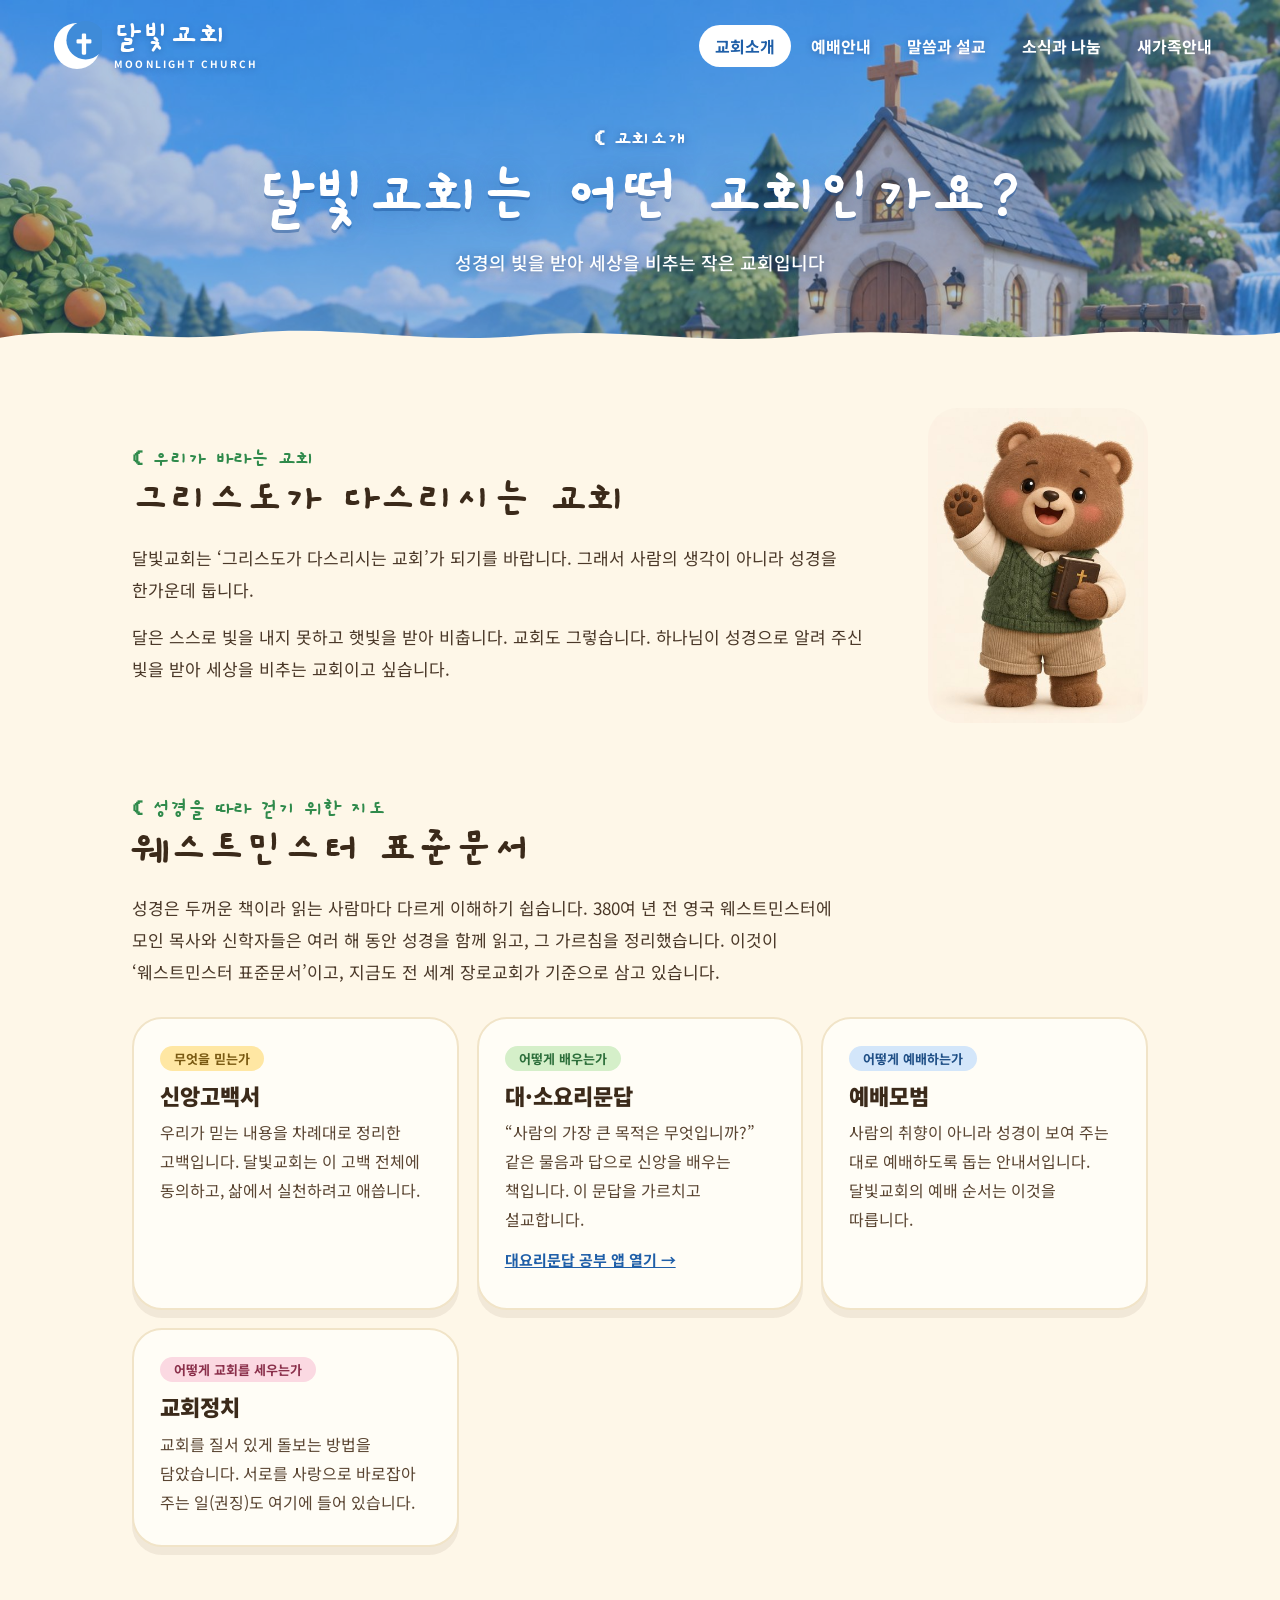
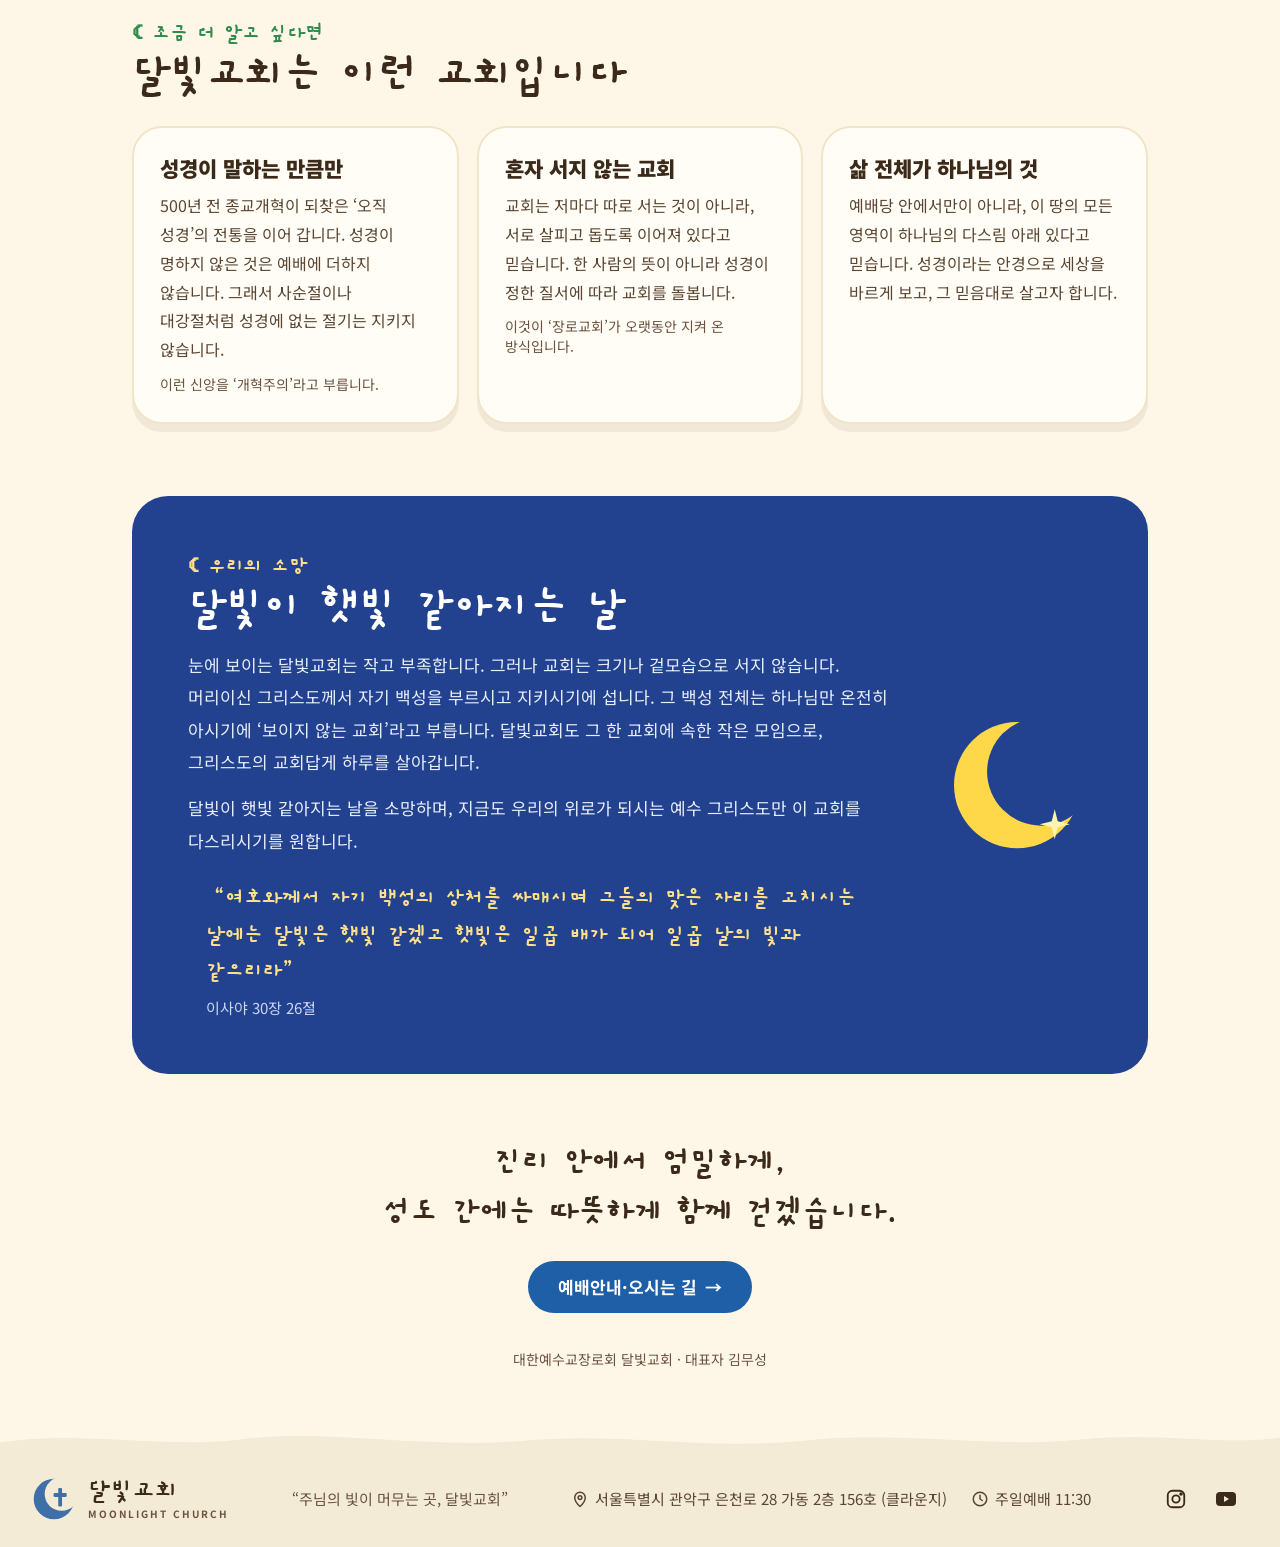
==== about.html @ a567d314 "교회 도메인(www.lightofmoon.org) 연결과 검색 노출 준비 CNAME, sitemap.xml, robots.txt, 404 페이지를 넣고 각 페이지에 canonica" ====
<!doctype html>
<html lang="ko">
<head>
<meta charset="utf-8">
<meta name="viewport" content="width=device-width, initial-scale=1">
<title>교회소개 | 달빛교회</title>
<meta name="description" content="달빛교회는 성경을 한가운데 두고, 웨스트민스터 신앙고백서와 대·소요리문답, 예배모범, 교회정치를 따라 걷는 장로교회입니다.">
<link rel="canonical" href="https://www.lightofmoon.org/about.html">
<meta property="og:type" content="website">
<meta property="og:locale" content="ko_KR">
<meta property="og:site_name" content="달빛교회">
<meta property="og:title" content="교회소개 | 달빛교회">
<meta property="og:description" content="달빛교회는 성경을 한가운데 두고, 웨스트민스터 신앙고백서와 대·소요리문답, 예배모범, 교회정치를 따라 걷는 장로교회입니다.">
<meta property="og:url" content="https://www.lightofmoon.org/about.html">
<meta property="og:image" content="https://www.lightofmoon.org/assets/img/hero.jpg">
<meta property="og:image:width" content="1536">
<meta property="og:image:height" content="864">
<meta name="twitter:card" content="summary_large_image">
<meta name="theme-color" content="#3F8BD8">
<link rel="icon" href="assets/img/favicon.svg" type="image/svg+xml">
<link rel="preconnect" href="https://fonts.googleapis.com">
<link rel="preconnect" href="https://fonts.gstatic.com" crossorigin>
<link href="https://fonts.googleapis.com/css2?family=Gaegu:wght@400;700&family=Noto+Sans+KR:wght@400;500;700;900&display=swap" rel="stylesheet">
<style>
body{margin:0;background:#FEF7E8;color:#3B2A1A;font-family:'Noto Sans KR','Apple SD Gothic Neo','Malgun Gothic',sans-serif;word-break:keep-all}
a{color:inherit}
a:focus-visible,button:focus-visible{outline:3px solid #1F5FA8;outline-offset:3px;border-radius:14px}
.nav a{text-decoration:none;padding:9px 16px;border-radius:999px;transition:background .2s}
.nav a:hover{background:rgba(255,255,255,.24)}
.lift{transition:transform .25s cubic-bezier(.3,1.4,.5,1),box-shadow .25s}
.lift:hover{transform:translateY(-6px)}
.btn{transition:transform .2s cubic-bezier(.3,1.4,.5,1)}
.btn:hover{transform:translateY(-3px)}
.idle{animation:idle 3.4s ease-in-out infinite}
.idle2{animation-delay:-1.4s}
@keyframes idle{0%,100%{transform:translateY(0)}50%{transform:translateY(-6px)}}
@media (prefers-reduced-motion:reduce){.idle{animation:none}.lift,.btn{transition:none}.lift:hover,.btn:hover{transform:none}}
</style>
</head>
<body>
<div id="top" style="background:#FEF7E8">
  <div style="position:relative;overflow:hidden;background:#4E9BE3">
    <img src="assets/img/hero.jpg" alt="" style="position:absolute;inset:0;width:100%;height:100%;object-fit:cover;object-position:30% 0%;display:block">
    <div aria-hidden="true" style="position:absolute;inset:0;background:rgba(24,86,170,.34)"></div>
    <div style="position:relative;max-width:1240px;margin:0 auto;padding:20px 32px;display:flex;flex-wrap:wrap;align-items:center;justify-content:space-between;gap:12px 32px;box-sizing:border-box">
      <a href="./" style="display:flex;align-items:center;gap:12px;text-decoration:none;color:#FFFFFF">
        <svg aria-hidden="true" width="50" height="50" viewBox="0 0 52 52"><circle cx="26" cy="26" r="24" fill="#FFFFFF"/><circle cx="35" cy="20" r="20" fill="#3F8BD8"/><rect x="31" y="13" width="4.5" height="22" rx="1.2" fill="#FFFFFF"/><rect x="25.5" y="19" width="15.5" height="4.5" rx="1.2" fill="#FFFFFF"/></svg>
        <span style="display:block;text-shadow:0 2px 6px rgba(20,60,120,.35)"><span style="display:block;font-family:'Gaegu',sans-serif;font-weight:700;font-size:32px;line-height:1;letter-spacing:.08em">달빛교회</span><span style="display:block;margin-top:4px;font-size:10px;font-weight:700;letter-spacing:.22em">MOONLIGHT CHURCH</span></span>
      </a>
      <nav class="nav" aria-label="주 메뉴" style="display:flex;flex-wrap:wrap;align-items:center;gap:4px;font-size:16px;font-weight:700;color:#FFFFFF;text-shadow:0 1px 6px rgba(20,60,120,.45)">
        <a href="about.html" aria-current="page" style="background:#FFFFFF;color:#1F5FA8;text-shadow:none">교회소개</a>
        <a href="worship.html">예배안내</a>
        <a href="sermon.html">말씀과 설교</a>
        <a href="https://www.instagram.com/moonlight.church/" target="_blank" rel="noopener noreferrer">소식과 나눔</a>
        <a href="worship.html#first">새가족안내</a>
      </nav>
    </div>
    <div style="position:relative;max-width:1240px;margin:0 auto;padding:34px 32px 74px;box-sizing:border-box;text-align:center;color:#FFFFFF">
      <div style="font-family:'Gaegu',sans-serif;font-weight:700;font-size:22px;text-shadow:0 1px 6px rgba(20,60,120,.5)">☾ 교회소개</div>
      <h1 style="margin:4px 0 0;font-family:'Gaegu',sans-serif;font-weight:700;font-size:clamp(44px,5.4vw,68px);line-height:1.15;text-shadow:0 3px 0 rgba(24,80,150,.45),0 0 24px rgba(24,80,150,.35)">달빛교회는 어떤 교회인가요?</h1>
      <p style="margin:12px auto 0;max-width:34em;font-size:18px;font-weight:500;line-height:1.7;text-shadow:0 1px 8px rgba(20,60,120,.65)">성경의 빛을 받아 세상을 비추는 작은 교회입니다</p>
    </div>
    <svg aria-hidden="true" viewBox="0 0 1280 40" preserveAspectRatio="none" style="position:absolute;left:0;bottom:-1px;display:block;width:100%;height:34px"><path d="M0 40 L0 22 C80 6 160 30 240 18 C330 4 420 30 520 20 C620 8 700 32 800 20 C900 6 990 30 1080 18 C1160 8 1220 26 1280 16 L1280 40 Z" fill="#FEF7E8"/></svg>
  </div>

  <div style="max-width:1080px;margin:0 auto;padding:56px 32px 0;box-sizing:border-box">

    <div style="display:flex;flex-wrap:wrap;align-items:center;gap:24px 48px">
      <div style="flex:999 1 420px;min-width:0">
        <div style="font-family:'Gaegu',sans-serif;font-weight:700;font-size:22px;color:#2F8A4B">☾ 우리가 바라는 교회</div>
        <h2 style="margin:0;font-family:'Gaegu',sans-serif;font-weight:700;font-size:clamp(34px,4vw,46px);line-height:1.2">그리스도가 다스리시는 교회</h2>
        <p style="margin:14px 0 0;font-size:17px;line-height:1.9;color:#4A3828">달빛교회는 ‘그리스도가 다스리시는 교회’가 되기를 바랍니다. 그래서 사람의 생각이 아니라 성경을 한가운데 둡니다.</p>
        <p style="margin:14px 0 0;font-size:17px;line-height:1.9;color:#4A3828">달은 스스로 빛을 내지 못하고 햇빛을 받아 비춥니다. 교회도 그렇습니다. 하나님이 성경으로 알려 주신 빛을 받아 세상을 비추는 교회이고 싶습니다.</p>
      </div>
      <div style="flex:1 1 220px;max-width:260px;margin:0 auto;background:#FCF1E2;border-radius:30px;overflow:hidden">
        <img class="idle" src="assets/img/mongi-hello.jpg" alt="성경을 들고 손을 흔드는 곰 몽이" style="display:block;width:100%;aspect-ratio:392/560;object-fit:cover">
      </div>
    </div>

    <div style="margin-top:72px">
      <div style="font-family:'Gaegu',sans-serif;font-weight:700;font-size:22px;color:#2F8A4B">☾ 성경을 따라 걷기 위한 지도</div>
      <h2 style="margin:0;font-family:'Gaegu',sans-serif;font-weight:700;font-size:clamp(34px,4vw,46px);line-height:1.2">웨스트민스터 표준문서</h2>
      <p style="margin:14px 0 0;font-size:17px;line-height:1.9;color:#4A3828;max-width:42em">성경은 두꺼운 책이라 읽는 사람마다 다르게 이해하기 쉽습니다. 380여 년 전 영국 웨스트민스터에 모인 목사와 신학자들은 여러 해 동안 성경을 함께 읽고, 그 가르침을 정리했습니다. 이것이 ‘웨스트민스터 표준문서’이고, 지금도 전 세계 장로교회가 기준으로 삼고 있습니다.</p>
      <div style="margin-top:28px;display:grid;grid-template-columns:repeat(auto-fit,minmax(260px,1fr));gap:18px">
        <div style="background:#FFFDF6;border-radius:30px;padding:26px 26px 28px;box-shadow:0 8px 0 rgba(90,60,30,.08);border:2px solid #F1E4C8">
          <div style="display:inline-block;background:#FFE7A3;border-radius:999px;padding:3px 14px;font-size:13px;font-weight:700;color:#7A5A12">무엇을 믿는가</div>
          <h3 style="margin:10px 0 0;font-size:22px;font-weight:900;line-height:1.35">신앙고백서</h3>
          <p style="margin:8px 0 0;font-size:16px;line-height:1.8;color:#5A4532">우리가 믿는 내용을 차례대로 정리한 고백입니다. 달빛교회는 이 고백 전체에 동의하고, 삶에서 실천하려고 애씁니다.</p>
        </div>
        <div style="background:#FFFDF6;border-radius:30px;padding:26px 26px 28px;box-shadow:0 8px 0 rgba(90,60,30,.08);border:2px solid #F1E4C8">
          <div style="display:inline-block;background:#D5EFC9;border-radius:999px;padding:3px 14px;font-size:13px;font-weight:700;color:#2C6E3A">어떻게 배우는가</div>
          <h3 style="margin:10px 0 0;font-size:22px;font-weight:900;line-height:1.35">대·소요리문답</h3>
          <p style="margin:8px 0 0;font-size:16px;line-height:1.8;color:#5A4532">“사람의 가장 큰 목적은 무엇입니까?” 같은 물음과 답으로 신앙을 배우는 책입니다. 이 문답을 가르치고 설교합니다.</p>
          <a href="https://wlcmoonlight.vercel.app/" target="_blank" rel="noopener noreferrer" style="display:inline-block;margin-top:6px;padding:10px 0;font-weight:700;font-size:15px;color:#1F5FA8">대요리문답 공부 앱 열기 →</a>
        </div>
        <div style="background:#FFFDF6;border-radius:30px;padding:26px 26px 28px;box-shadow:0 8px 0 rgba(90,60,30,.08);border:2px solid #F1E4C8">
          <div style="display:inline-block;background:#D3E6FA;border-radius:999px;padding:3px 14px;font-size:13px;font-weight:700;color:#1F4F86">어떻게 예배하는가</div>
          <h3 style="margin:10px 0 0;font-size:22px;font-weight:900;line-height:1.35">예배모범</h3>
          <p style="margin:8px 0 0;font-size:16px;line-height:1.8;color:#5A4532">사람의 취향이 아니라 성경이 보여 주는 대로 예배하도록 돕는 안내서입니다. 달빛교회의 예배 순서는 이것을 따릅니다.</p>
        </div>
        <div style="background:#FFFDF6;border-radius:30px;padding:26px 26px 28px;box-shadow:0 8px 0 rgba(90,60,30,.08);border:2px solid #F1E4C8">
          <div style="display:inline-block;background:#FBD9E2;border-radius:999px;padding:3px 14px;font-size:13px;font-weight:700;color:#8A2F4A">어떻게 교회를 세우는가</div>
          <h3 style="margin:10px 0 0;font-size:22px;font-weight:900;line-height:1.35">교회정치</h3>
          <p style="margin:8px 0 0;font-size:16px;line-height:1.8;color:#5A4532">교회를 질서 있게 돌보는 방법을 담았습니다. 서로를 사랑으로 바로잡아 주는 일(권징)도 여기에 들어 있습니다.</p>
        </div>
      </div>
    </div>

    <div style="margin-top:72px">
      <div style="font-family:'Gaegu',sans-serif;font-weight:700;font-size:22px;color:#2F8A4B">☾ 조금 더 알고 싶다면</div>
      <h2 style="margin:0;font-family:'Gaegu',sans-serif;font-weight:700;font-size:clamp(34px,4vw,46px);line-height:1.2">달빛교회는 이런 교회입니다</h2>
      <div style="margin-top:24px;display:grid;grid-template-columns:repeat(auto-fit,minmax(280px,1fr));gap:18px">
        <div style="background:#FFFDF6;border-radius:30px;padding:26px 26px 28px;box-shadow:0 8px 0 rgba(90,60,30,.08);border:2px solid #F1E4C8">
          <h3 style="margin:0;font-size:21px;font-weight:900;line-height:1.4">성경이 말하는 만큼만</h3>
          <p style="margin:8px 0 0;font-size:16px;line-height:1.8;color:#5A4532">500년 전 종교개혁이 되찾은 ‘오직 성경’의 전통을 이어 갑니다. 성경이 명하지 않은 것은 예배에 더하지 않습니다. 그래서 사순절이나 대강절처럼 성경에 없는 절기는 지키지 않습니다.</p>
          <p style="margin:10px 0 0;font-size:14px;color:#6B5340">이런 신앙을 ‘개혁주의’라고 부릅니다.</p>
        </div>
        <div style="background:#FFFDF6;border-radius:30px;padding:26px 26px 28px;box-shadow:0 8px 0 rgba(90,60,30,.08);border:2px solid #F1E4C8">
          <h3 style="margin:0;font-size:21px;font-weight:900;line-height:1.4">혼자 서지 않는 교회</h3>
          <p style="margin:8px 0 0;font-size:16px;line-height:1.8;color:#5A4532">교회는 저마다 따로 서는 것이 아니라, 서로 살피고 돕도록 이어져 있다고 믿습니다. 한 사람의 뜻이 아니라 성경이 정한 질서에 따라 교회를 돌봅니다.</p>
          <p style="margin:10px 0 0;font-size:14px;color:#6B5340">이것이 ‘장로교회’가 오랫동안 지켜 온 방식입니다.</p>
        </div>
        <div style="background:#FFFDF6;border-radius:30px;padding:26px 26px 28px;box-shadow:0 8px 0 rgba(90,60,30,.08);border:2px solid #F1E4C8">
          <h3 style="margin:0;font-size:21px;font-weight:900;line-height:1.4">삶 전체가 하나님의 것</h3>
          <p style="margin:8px 0 0;font-size:16px;line-height:1.8;color:#5A4532">예배당 안에서만이 아니라, 이 땅의 모든 영역이 하나님의 다스림 아래 있다고 믿습니다. 성경이라는 안경으로 세상을 바르게 보고, 그 믿음대로 살고자 합니다.</p>
        </div>
      </div>
    </div>

    <div style="margin-top:72px;background:#22428F;border-radius:36px;padding:clamp(28px,5vw,56px);color:#FFFFFF;display:flex;flex-wrap:wrap;align-items:center;gap:24px 48px">
      <div style="flex:999 1 420px;min-width:0">
        <div style="font-family:'Gaegu',sans-serif;font-weight:700;font-size:22px;color:#FFE08A">☾ 우리의 소망</div>
        <h2 style="margin:0;font-family:'Gaegu',sans-serif;font-weight:700;font-size:clamp(34px,4vw,46px);line-height:1.2;color:#FFFFFF">달빛이 햇빛 같아지는 날</h2>
        <p style="margin:14px 0 0;font-size:17px;line-height:1.9;color:#E8EEFB">눈에 보이는 달빛교회는 작고 부족합니다. 그러나 교회는 크기나 겉모습으로 서지 않습니다. 머리이신 그리스도께서 자기 백성을 부르시고 지키시기에 섭니다. 그 백성 전체는 하나님만 온전히 아시기에 ‘보이지 않는 교회’라고 부릅니다. 달빛교회도 그 한 교회에 속한 작은 모임으로, 그리스도의 교회답게 하루를 살아갑니다.</p>
        <p style="margin:14px 0 0;font-size:17px;line-height:1.9;color:#E8EEFB">달빛이 햇빛 같아지는 날을 소망하며, 지금도 우리의 위로가 되시는 예수 그리스도만 이 교회를 다스리시기를 원합니다.</p>
        <p style="margin:24px 0 0;padding-left:18px;border-left:0;font-family:'Gaegu',sans-serif;font-weight:700;font-size:23px;line-height:1.6;color:#FFE08A">“여호와께서 자기 백성의 상처를 싸매시며 그들의 맞은 자리를 고치시는 날에는 달빛은 햇빛 같겠고 햇빛은 일곱 배가 되어 일곱 날의 빛과 같으리라”</p>
        <p style="margin:6px 0 0;padding-left:18px;font-size:15px;color:#C9D6F5">이사야 30장 26절</p>
      </div>
      <svg aria-hidden="true" class="idle idle2" viewBox="0 0 200 200" style="flex:1 1 150px;max-width:190px;margin:0 auto"><circle cx="100" cy="100" r="84" fill="#FFD84A"/><circle cx="132" cy="82" r="72" fill="#22428F"/><path d="M150 132 L154 148 L170 152 L154 156 L150 172 L146 156 L130 152 L146 148 Z" fill="#FFF3B0"/></svg>
    </div>

    <div style="margin:64px auto 0;max-width:38em;text-align:center">
      <p style="margin:0;font-family:'Gaegu',sans-serif;font-weight:700;font-size:clamp(26px,3vw,34px);line-height:1.45">진리 안에서 엄밀하게,<br>성도 간에는 따뜻하게 함께 걷겠습니다.</p>
      <a class="btn" href="worship.html" style="display:inline-flex;align-items:center;gap:8px;min-height:52px;margin-top:24px;padding:0 30px;border-radius:999px;background:#1F5FA8;color:#FFFFFF;text-decoration:none;font-weight:700;font-size:17px">예배안내·오시는 길 <span aria-hidden="true">→</span></a>
      <p style="margin:36px 0 56px;font-size:14px;color:#6B5340">대한예수교장로회 달빛교회 · 대표자 김무성</p>
    </div>
  </div>

  <!-- 바닥 띠 -->
  <svg aria-hidden="true" viewBox="0 0 1280 40" preserveAspectRatio="none" style="display:block;width:100%;height:32px"><path d="M0 40 L0 22 C80 6 160 30 240 18 C330 4 420 30 520 20 C620 8 700 32 800 20 C900 6 990 30 1080 18 C1160 8 1220 26 1280 16 L1280 40 Z" fill="#F4EBD6"/></svg>
  <div style="background:#F4EBD6;padding:20px 32px 26px">
    <div style="max-width:1220px;margin:0 auto;display:flex;flex-wrap:wrap;align-items:center;justify-content:space-between;gap:14px 32px">
      <div style="display:flex;align-items:center;gap:12px">
        <svg aria-hidden="true" width="44" height="44" viewBox="0 0 52 52"><circle cx="26" cy="26" r="24" fill="#3F6FA8"/><circle cx="35" cy="20" r="20" fill="#F4EBD6"/><rect x="31" y="13" width="4.5" height="22" rx="1.2" fill="#3F6FA8"/><rect x="25.5" y="19" width="15.5" height="4.5" rx="1.2" fill="#3F6FA8"/></svg>
        <span style="display:block"><span style="display:block;font-family:'Gaegu',sans-serif;font-weight:700;font-size:26px;line-height:1;letter-spacing:.06em">달빛교회</span><span style="display:block;margin-top:3px;font-size:10px;font-weight:700;letter-spacing:.2em;color:#6B5340">MOONLIGHT CHURCH</span></span>
      </div>
      <div style="font-size:15px;color:#6B5340">“주님의 빛이 머무는 곳, 달빛교회”</div>
      <div style="display:flex;flex-wrap:wrap;align-items:center;gap:8px 24px;font-size:15px;color:#5A4532">
        <span style="display:inline-flex;align-items:center;gap:6px"><svg aria-hidden="true" width="18" height="18" viewBox="0 0 24 24" fill="none" stroke="currentColor" stroke-width="2" stroke-linecap="round" stroke-linejoin="round"><path d="M12 22s7-6.2 7-12a7 7 0 0 0-14 0c0 5.8 7 12 7 12z"/><circle cx="12" cy="10" r="2.5"/></svg>서울특별시 관악구 은천로 28 가동 2층 156호 (클라운지)</span>
        <span style="display:inline-flex;align-items:center;gap:6px"><svg aria-hidden="true" width="18" height="18" viewBox="0 0 24 24" fill="none" stroke="currentColor" stroke-width="2" stroke-linecap="round" stroke-linejoin="round"><circle cx="12" cy="12" r="9"/><path d="M12 7v5l3 2"/></svg>주일예배 11:30</span>
      </div>
      <div style="display:flex;gap:6px">
        <a href="https://www.instagram.com/moonlight.church/" target="_blank" rel="noopener noreferrer" aria-label="달빛교회 인스타그램 (새 창)" style="display:inline-flex;align-items:center;justify-content:center;width:44px;height:44px;border-radius:12px;color:#3B2A1A"><svg aria-hidden="true" width="22" height="22" viewBox="0 0 24 24" fill="none" stroke="currentColor" stroke-width="2"><rect x="3" y="3" width="18" height="18" rx="5"/><circle cx="12" cy="12" r="4"/><circle cx="17.5" cy="6.5" r="1" fill="currentColor"/></svg></a>
        <a href="https://www.youtube.com/@%EB%8B%AC%EB%B9%9B%EA%B5%90%ED%9A%8C" target="_blank" rel="noopener noreferrer" aria-label="달빛교회 유튜브 채널 (새 창)" style="display:inline-flex;align-items:center;justify-content:center;width:44px;height:44px;border-radius:12px;color:#3B2A1A"><svg aria-hidden="true" width="24" height="24" viewBox="0 0 24 24"><rect x="2" y="5" width="20" height="14" rx="4" fill="currentColor"/><path d="M10 9l5 3-5 3z" fill="#F4EBD6"/></svg></a>
      </div>
    </div>
  </div>
</div>

</body>
</html>
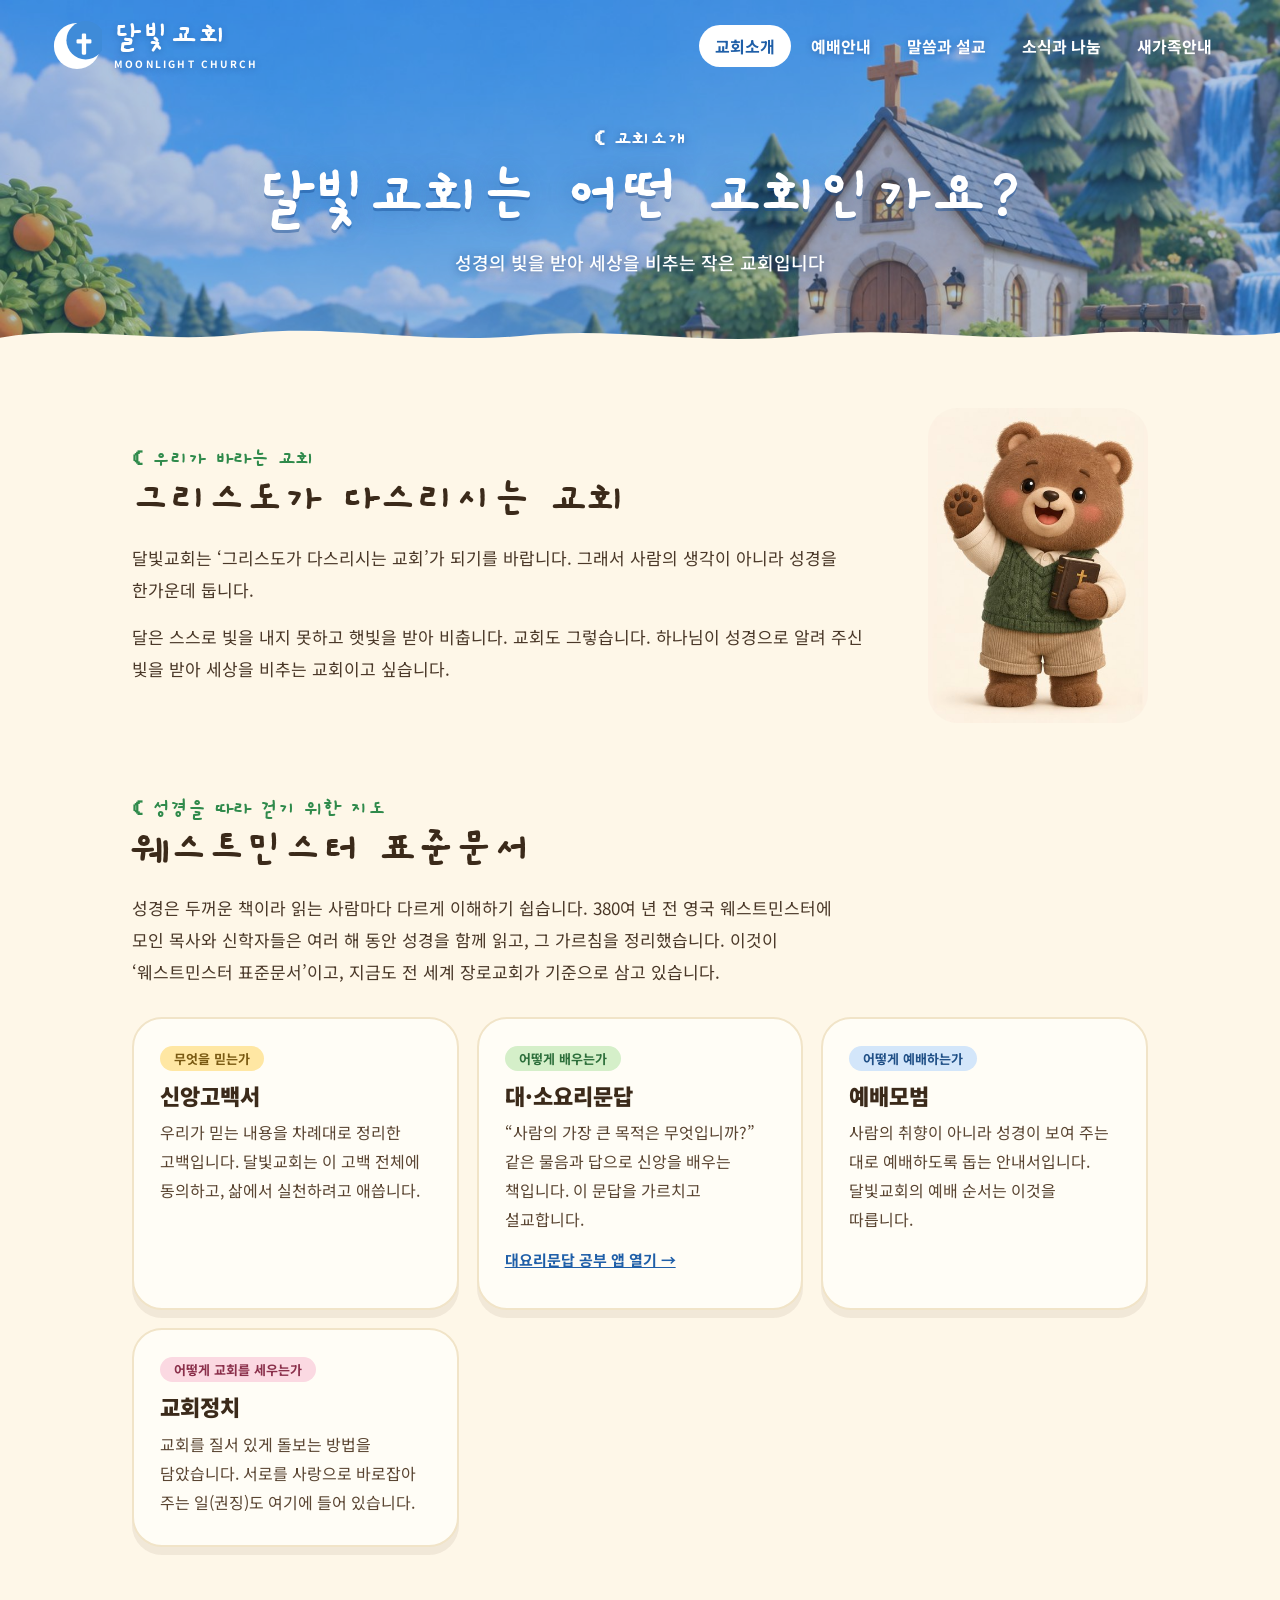
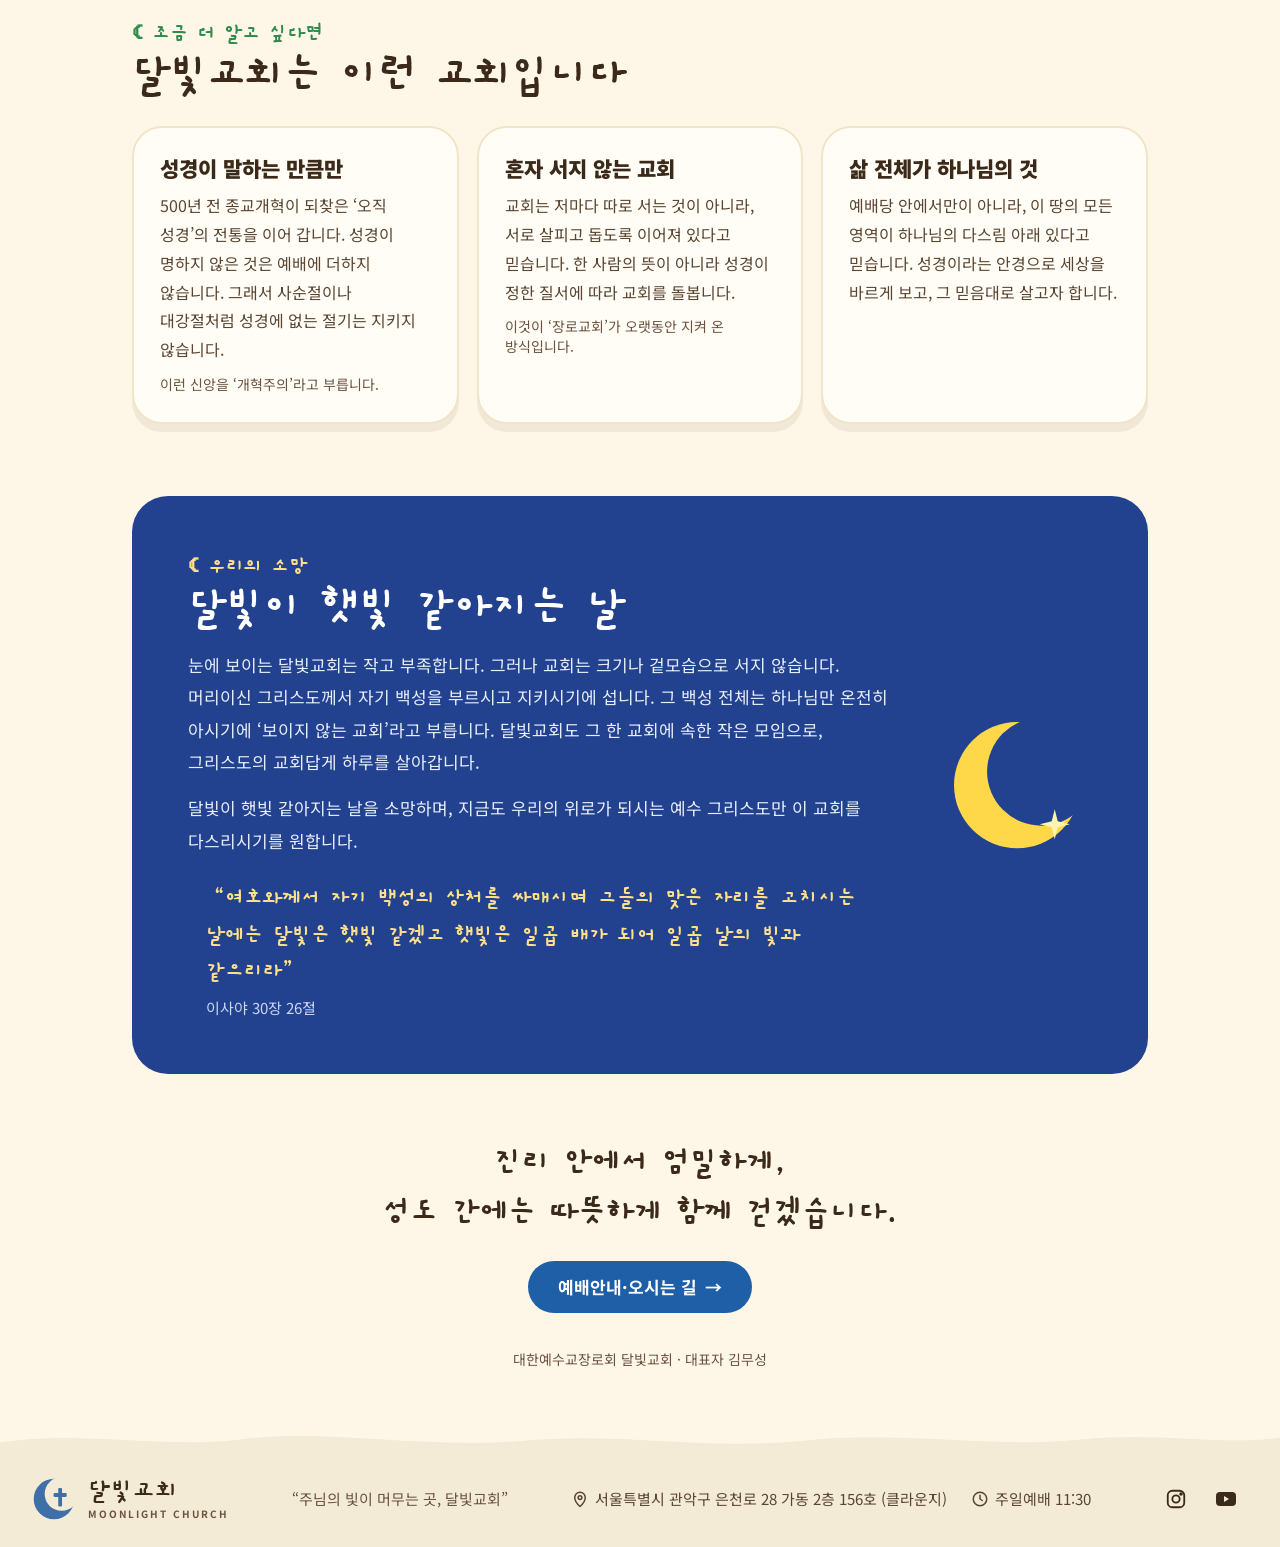
==== commit bf475774: "시험판: 새가족 안내 페이지 분리, 첫 화면 휴대폰 두 칸 배치, 질문 묶음, 메뉴 한 줄 Co-Authored-By: Claude Fable 5.2 <noreply@anthrop" ====
--- a/about.html
+++ b/about.html
@@ -35,6 +35,8 @@
 .idle2{animation-delay:-1.4s}
 @keyframes idle{0%,100%{transform:translateY(0)}50%{transform:translateY(-6px)}}
 @media (prefers-reduced-motion:reduce){.idle{animation:none}.lift,.btn{transition:none}.lift:hover,.btn:hover{transform:none}}
+.nav-x{display:inline}
+@media (max-width:640px){.nav{flex-wrap:nowrap!important;gap:0!important;justify-content:space-between;width:calc(100% + 32px);margin:0 -16px;font-size:3.25vw!important}.nav a{padding:10px 1.2vw!important;white-space:nowrap}.nav-x{display:none}}
 </style>
 </head>
 <body>
@@ -51,8 +53,8 @@
         <a href="about.html" aria-current="page" style="background:#FFFFFF;color:#1F5FA8;text-shadow:none">교회소개</a>
         <a href="worship.html">예배안내</a>
         <a href="sermon.html">말씀과 설교</a>
-        <a href="https://www.instagram.com/moonlight.church/" target="_blank" rel="noopener noreferrer">소식과 나눔</a>
-        <a href="worship.html#first">새가족안내</a>
+        <a href="news.html">소식과 나눔</a>
+        <a href="newcomer.html">새가족<span class="nav-x">안내</span></a>
       </nav>
     </div>
     <div style="position:relative;max-width:1240px;margin:0 auto;padding:34px 32px 74px;box-sizing:border-box;text-align:center;color:#FFFFFF">
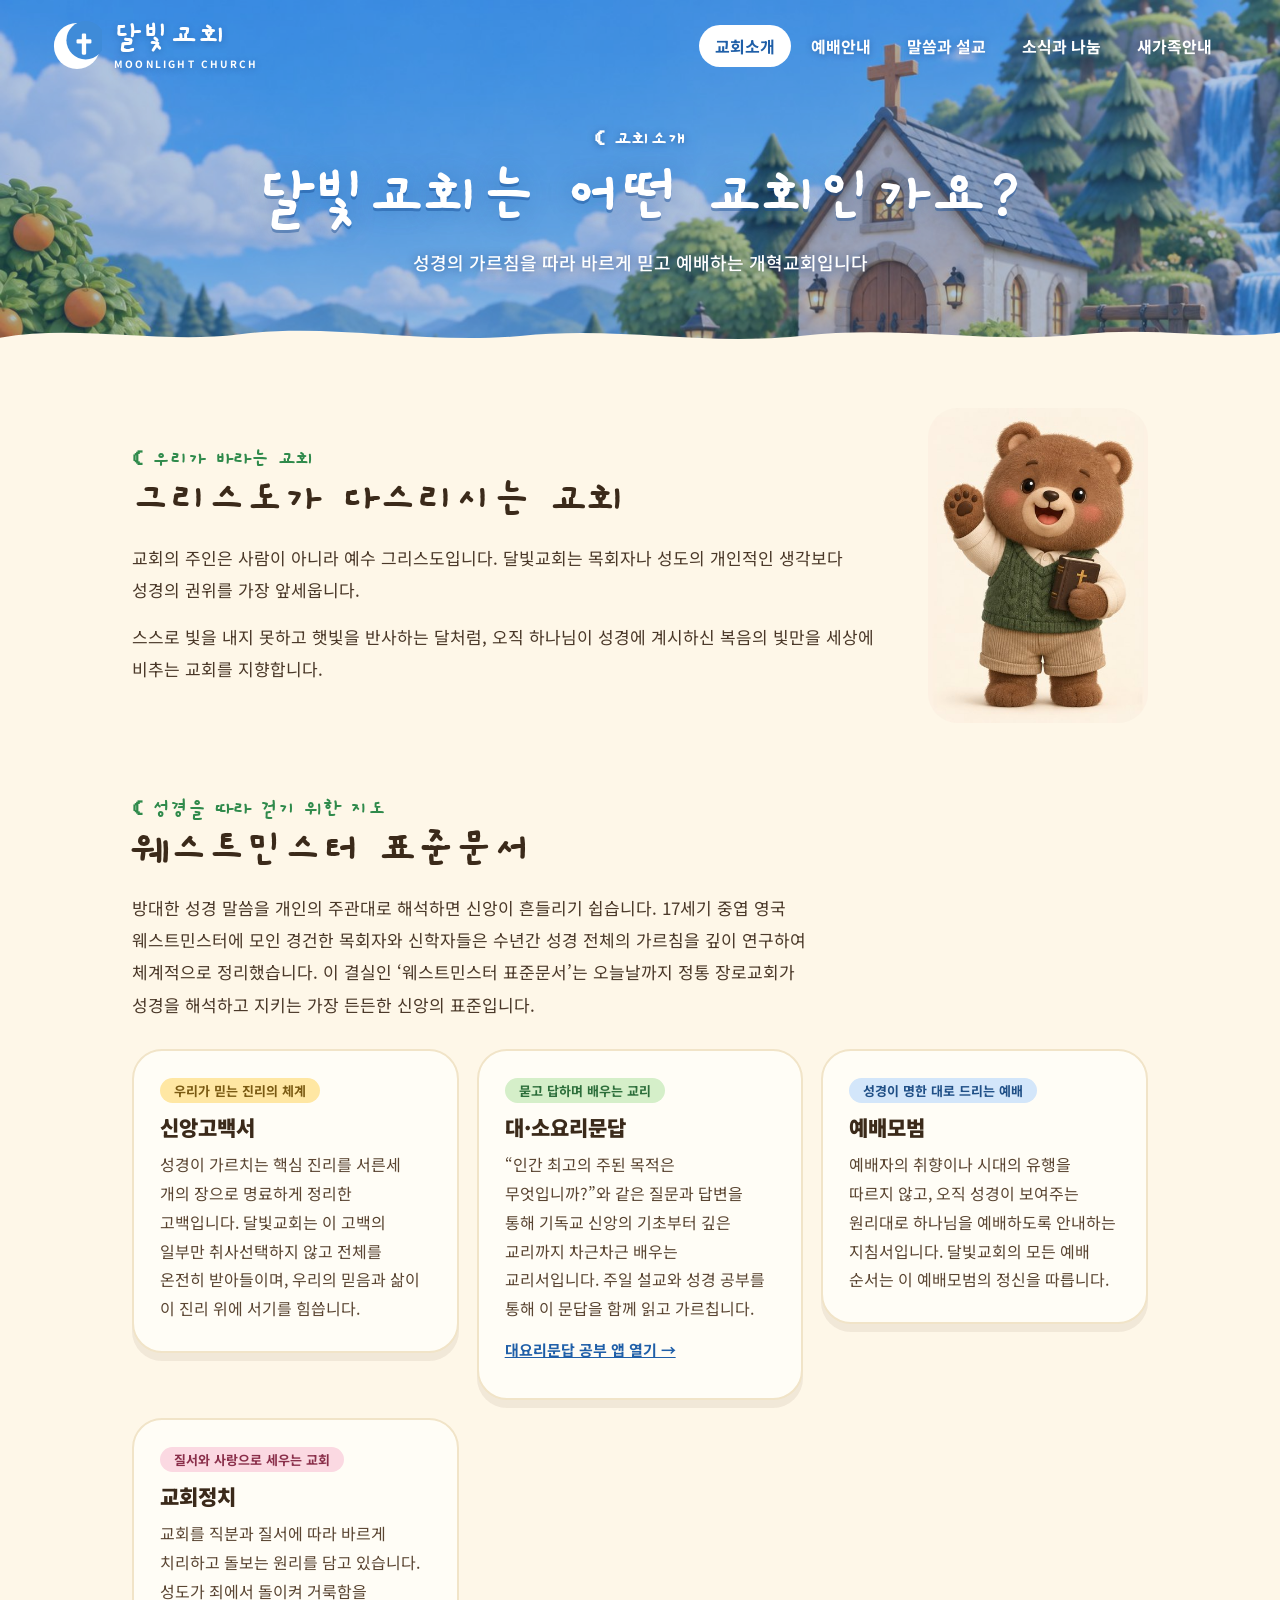
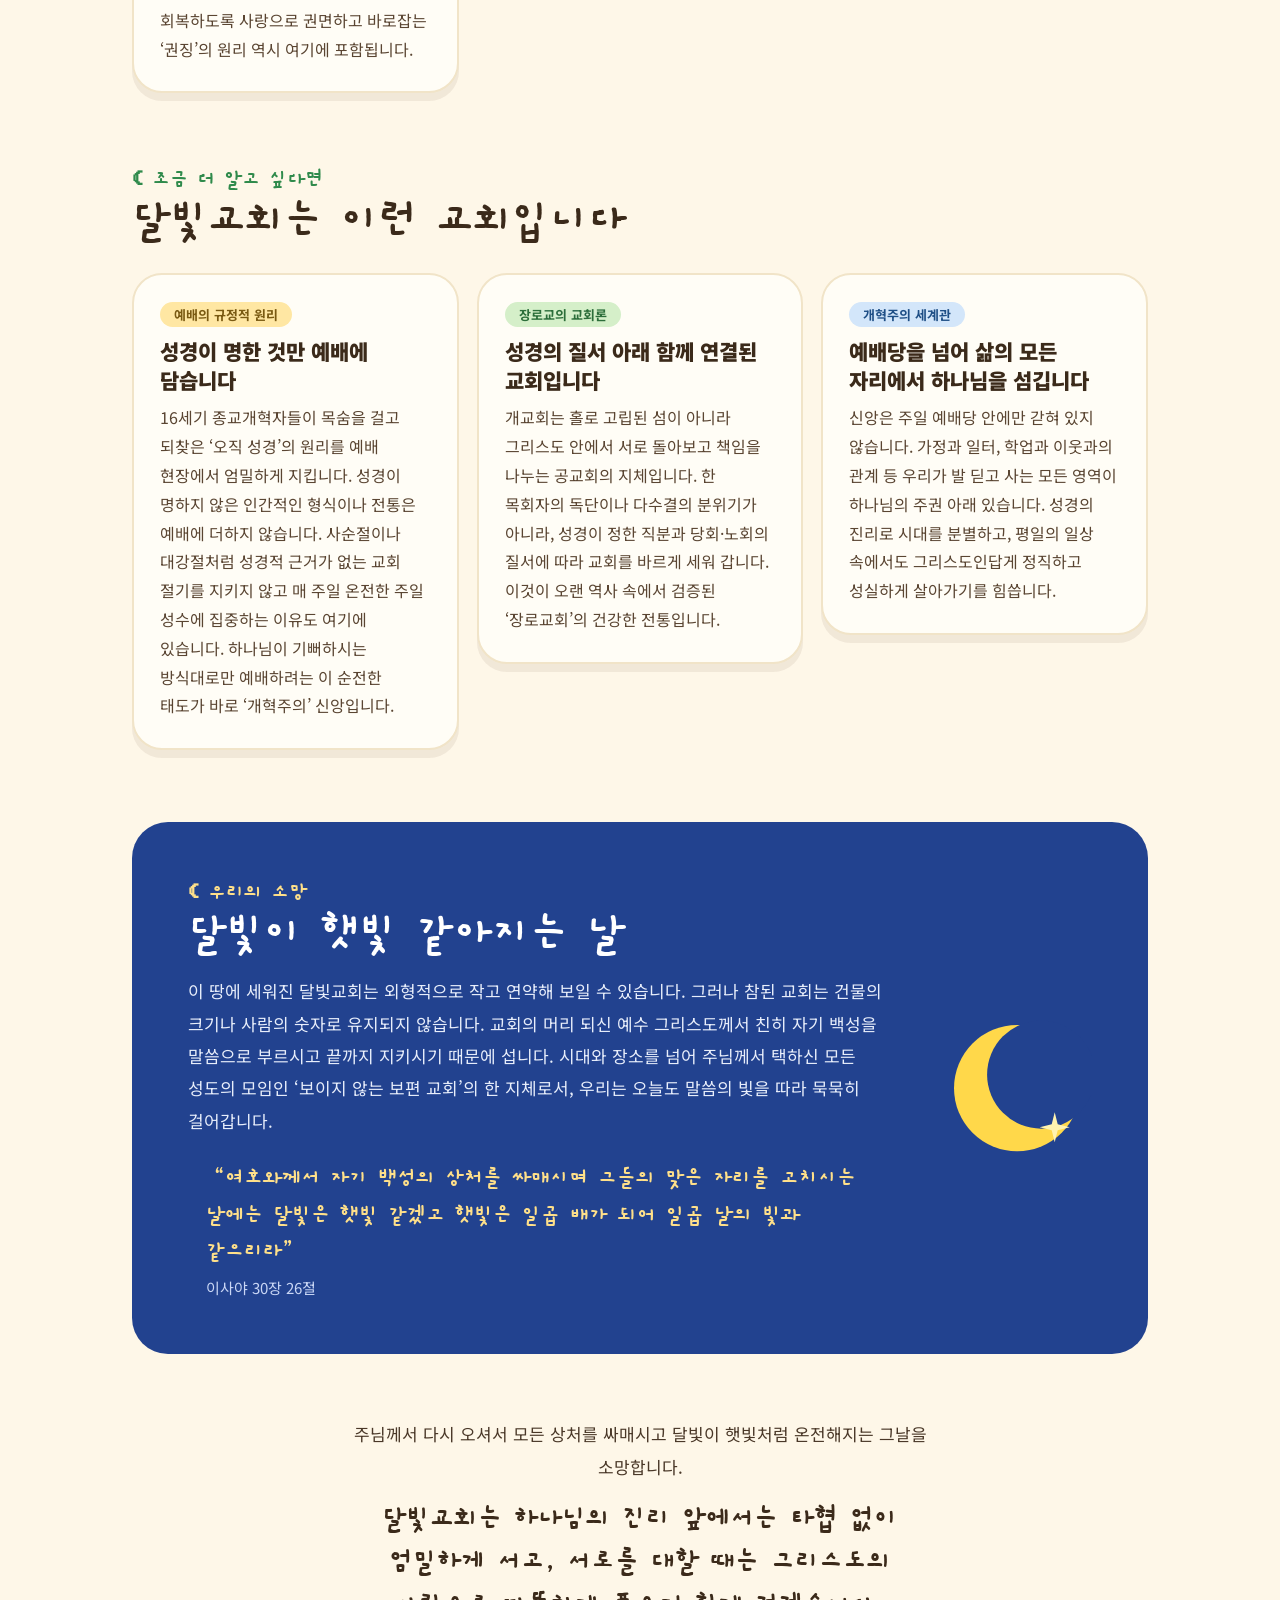
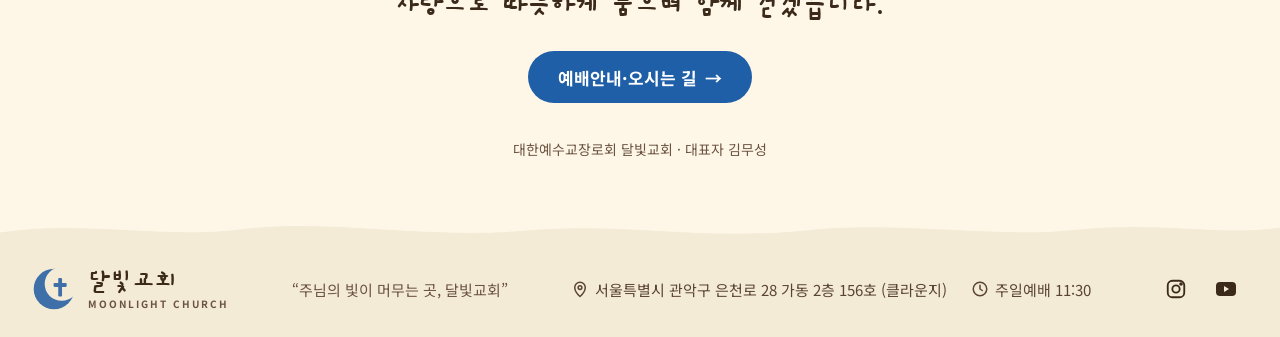
==== commit 47d8e3ec: "교회소개: 소개 글 전면 교체, 휴대폰에서 카드 접기 Co-Authored-By: Claude Fable 5.2 <noreply@anthropic.com> Claude-Sessio" ====
--- a/about.html
+++ b/about.html
@@ -4,13 +4,13 @@
 <meta charset="utf-8">
 <meta name="viewport" content="width=device-width, initial-scale=1">
 <title>교회소개 | 달빛교회</title>
-<meta name="description" content="달빛교회는 성경을 한가운데 두고, 웨스트민스터 신앙고백서와 대·소요리문답, 예배모범, 교회정치를 따라 걷는 장로교회입니다.">
+<meta name="description" content="달빛교회는 성경의 가르침을 따라 바르게 믿고 예배하는 개혁교회입니다. 웨스트민스터 신앙고백서와 대·소요리문답, 예배모범, 교회정치를 신앙의 표준으로 삼는 장로교회입니다.">
 <link rel="canonical" href="https://www.lightofmoon.org/about.html">
 <meta property="og:type" content="website">
 <meta property="og:locale" content="ko_KR">
 <meta property="og:site_name" content="달빛교회">
 <meta property="og:title" content="교회소개 | 달빛교회">
-<meta property="og:description" content="달빛교회는 성경을 한가운데 두고, 웨스트민스터 신앙고백서와 대·소요리문답, 예배모범, 교회정치를 따라 걷는 장로교회입니다.">
+<meta property="og:description" content="달빛교회는 성경의 가르침을 따라 바르게 믿고 예배하는 개혁교회입니다. 웨스트민스터 신앙고백서와 대·소요리문답, 예배모범, 교회정치를 신앙의 표준으로 삼는 장로교회입니다.">
 <meta property="og:url" content="https://www.lightofmoon.org/about.html">
 <meta property="og:image" content="https://www.lightofmoon.org/assets/img/hero.jpg">
 <meta property="og:image:width" content="1536">
@@ -35,6 +35,20 @@
 .idle2{animation-delay:-1.4s}
 @keyframes idle{0%,100%{transform:translateY(0)}50%{transform:translateY(-6px)}}
 @media (prefers-reduced-motion:reduce){.idle{animation:none}.lift,.btn{transition:none}.lift:hover,.btn:hover{transform:none}}
+.fold summary{list-style:none;cursor:default}
+.fold summary::-webkit-details-marker{display:none}
+.fold summary h3{display:block}
+@media (max-width:600px){
+.fold{padding:18px 20px 20px!important;border-radius:24px!important}
+.fold summary{cursor:pointer;position:relative;padding-right:30px}
+.fold summary::after{content:"+";position:absolute;right:0;top:50%;transform:translateY(-50%);font-size:24px;font-weight:700;color:#1F5FA8}
+.fold[open] summary::after{content:"−"}
+.fold summary h3{font-size:19px!important;margin-top:8px!important}
+.folds{gap:12px!important}
+.sec{margin-top:52px!important}
+.bear{display:none}
+.moon{display:none}
+}
 .nav-x{display:inline}
 @media (max-width:640px){.nav{flex-wrap:nowrap!important;gap:0!important;justify-content:space-between;width:calc(100% + 32px);margin:0 -16px;font-size:3.25vw!important}.nav a{padding:10px 1.2vw!important;white-space:nowrap}.nav-x{display:none}}
 </style>
@@ -60,7 +74,7 @@
     <div style="position:relative;max-width:1240px;margin:0 auto;padding:34px 32px 74px;box-sizing:border-box;text-align:center;color:#FFFFFF">
       <div style="font-family:'Gaegu',sans-serif;font-weight:700;font-size:22px;text-shadow:0 1px 6px rgba(20,60,120,.5)">☾ 교회소개</div>
       <h1 style="margin:4px 0 0;font-family:'Gaegu',sans-serif;font-weight:700;font-size:clamp(44px,5.4vw,68px);line-height:1.15;text-shadow:0 3px 0 rgba(24,80,150,.45),0 0 24px rgba(24,80,150,.35)">달빛교회는 어떤 교회인가요?</h1>
-      <p style="margin:12px auto 0;max-width:34em;font-size:18px;font-weight:500;line-height:1.7;text-shadow:0 1px 8px rgba(20,60,120,.65)">성경의 빛을 받아 세상을 비추는 작은 교회입니다</p>
+      <p style="margin:12px auto 0;max-width:34em;font-size:18px;font-weight:500;line-height:1.7;text-shadow:0 1px 8px rgba(20,60,120,.65)">성경의 가르침을 따라 바르게 믿고 예배하는 개혁교회입니다</p>
     </div>
     <svg aria-hidden="true" viewBox="0 0 1280 40" preserveAspectRatio="none" style="position:absolute;left:0;bottom:-1px;display:block;width:100%;height:34px"><path d="M0 40 L0 22 C80 6 160 30 240 18 C330 4 420 30 520 20 C620 8 700 32 800 20 C900 6 990 30 1080 18 C1160 8 1220 26 1280 16 L1280 40 Z" fill="#FEF7E8"/></svg>
   </div>
@@ -71,78 +85,72 @@
       <div style="flex:999 1 420px;min-width:0">
         <div style="font-family:'Gaegu',sans-serif;font-weight:700;font-size:22px;color:#2F8A4B">☾ 우리가 바라는 교회</div>
         <h2 style="margin:0;font-family:'Gaegu',sans-serif;font-weight:700;font-size:clamp(34px,4vw,46px);line-height:1.2">그리스도가 다스리시는 교회</h2>
-        <p style="margin:14px 0 0;font-size:17px;line-height:1.9;color:#4A3828">달빛교회는 ‘그리스도가 다스리시는 교회’가 되기를 바랍니다. 그래서 사람의 생각이 아니라 성경을 한가운데 둡니다.</p>
-        <p style="margin:14px 0 0;font-size:17px;line-height:1.9;color:#4A3828">달은 스스로 빛을 내지 못하고 햇빛을 받아 비춥니다. 교회도 그렇습니다. 하나님이 성경으로 알려 주신 빛을 받아 세상을 비추는 교회이고 싶습니다.</p>
+        <p style="margin:14px 0 0;font-size:17px;line-height:1.9;color:#4A3828">교회의 주인은 사람이 아니라 예수 그리스도입니다. 달빛교회는 목회자나 성도의 개인적인 생각보다 성경의 권위를 가장 앞세웁니다.</p>
+        <p style="margin:14px 0 0;font-size:17px;line-height:1.9;color:#4A3828">스스로 빛을 내지 못하고 햇빛을 반사하는 달처럼, 오직 하나님이 성경에 계시하신 복음의 빛만을 세상에 비추는 교회를 지향합니다.</p>
       </div>
-      <div style="flex:1 1 220px;max-width:260px;margin:0 auto;background:#FCF1E2;border-radius:30px;overflow:hidden">
+      <div class="bear" style="flex:1 1 220px;max-width:260px;margin:0 auto;background:#FCF1E2;border-radius:30px;overflow:hidden">
         <img class="idle" src="assets/img/mongi-hello.jpg" alt="성경을 들고 손을 흔드는 곰 몽이" style="display:block;width:100%;aspect-ratio:392/560;object-fit:cover">
       </div>
     </div>
 
-    <div style="margin-top:72px">
+    <div class="sec" style="margin-top:72px">
       <div style="font-family:'Gaegu',sans-serif;font-weight:700;font-size:22px;color:#2F8A4B">☾ 성경을 따라 걷기 위한 지도</div>
       <h2 style="margin:0;font-family:'Gaegu',sans-serif;font-weight:700;font-size:clamp(34px,4vw,46px);line-height:1.2">웨스트민스터 표준문서</h2>
-      <p style="margin:14px 0 0;font-size:17px;line-height:1.9;color:#4A3828;max-width:42em">성경은 두꺼운 책이라 읽는 사람마다 다르게 이해하기 쉽습니다. 380여 년 전 영국 웨스트민스터에 모인 목사와 신학자들은 여러 해 동안 성경을 함께 읽고, 그 가르침을 정리했습니다. 이것이 ‘웨스트민스터 표준문서’이고, 지금도 전 세계 장로교회가 기준으로 삼고 있습니다.</p>
-      <div style="margin-top:28px;display:grid;grid-template-columns:repeat(auto-fit,minmax(260px,1fr));gap:18px">
-        <div style="background:#FFFDF6;border-radius:30px;padding:26px 26px 28px;box-shadow:0 8px 0 rgba(90,60,30,.08);border:2px solid #F1E4C8">
-          <div style="display:inline-block;background:#FFE7A3;border-radius:999px;padding:3px 14px;font-size:13px;font-weight:700;color:#7A5A12">무엇을 믿는가</div>
-          <h3 style="margin:10px 0 0;font-size:22px;font-weight:900;line-height:1.35">신앙고백서</h3>
-          <p style="margin:8px 0 0;font-size:16px;line-height:1.8;color:#5A4532">우리가 믿는 내용을 차례대로 정리한 고백입니다. 달빛교회는 이 고백 전체에 동의하고, 삶에서 실천하려고 애씁니다.</p>
-        </div>
-        <div style="background:#FFFDF6;border-radius:30px;padding:26px 26px 28px;box-shadow:0 8px 0 rgba(90,60,30,.08);border:2px solid #F1E4C8">
-          <div style="display:inline-block;background:#D5EFC9;border-radius:999px;padding:3px 14px;font-size:13px;font-weight:700;color:#2C6E3A">어떻게 배우는가</div>
-          <h3 style="margin:10px 0 0;font-size:22px;font-weight:900;line-height:1.35">대·소요리문답</h3>
-          <p style="margin:8px 0 0;font-size:16px;line-height:1.8;color:#5A4532">“사람의 가장 큰 목적은 무엇입니까?” 같은 물음과 답으로 신앙을 배우는 책입니다. 이 문답을 가르치고 설교합니다.</p>
+      <p style="margin:14px 0 0;font-size:17px;line-height:1.9;color:#4A3828;max-width:42em">방대한 성경 말씀을 개인의 주관대로 해석하면 신앙이 흔들리기 쉽습니다. 17세기 중엽 영국 웨스트민스터에 모인 경건한 목회자와 신학자들은 수년간 성경 전체의 가르침을 깊이 연구하여 체계적으로 정리했습니다. 이 결실인 ‘웨스트민스터 표준문서’는 오늘날까지 정통 장로교회가 성경을 해석하고 지키는 가장 든든한 신앙의 표준입니다.</p>
+      <div class="folds" style="align-items:start;margin-top:28px;display:grid;grid-template-columns:repeat(auto-fit,minmax(260px,1fr));gap:18px">
+        <details class="fold" style="background:#FFFDF6;border-radius:30px;padding:26px 26px 28px;box-shadow:0 8px 0 rgba(90,60,30,.08);border:2px solid #F1E4C8">
+          <summary><span style="display:inline-block;background:#FFE7A3;border-radius:999px;padding:3px 14px;font-size:13px;font-weight:700;color:#7A5A12">우리가 믿는 진리의 체계</span><h3 style="margin:10px 0 0;font-size:21px;font-weight:900;line-height:1.4">신앙고백서</h3></summary>
+          <p style="margin:8px 0 0;font-size:16px;line-height:1.8;color:#5A4532">성경이 가르치는 핵심 진리를 서른세 개의 장으로 명료하게 정리한 고백입니다. 달빛교회는 이 고백의 일부만 취사선택하지 않고 전체를 온전히 받아들이며, 우리의 믿음과 삶이 이 진리 위에 서기를 힘씁니다.</p>
+        </details>
+        <details class="fold" style="background:#FFFDF6;border-radius:30px;padding:26px 26px 28px;box-shadow:0 8px 0 rgba(90,60,30,.08);border:2px solid #F1E4C8">
+          <summary><span style="display:inline-block;background:#D5EFC9;border-radius:999px;padding:3px 14px;font-size:13px;font-weight:700;color:#2C6E3A">묻고 답하며 배우는 교리</span><h3 style="margin:10px 0 0;font-size:21px;font-weight:900;line-height:1.4">대·소요리문답</h3></summary>
+          <p style="margin:8px 0 0;font-size:16px;line-height:1.8;color:#5A4532">“인간 최고의 주된 목적은 무엇입니까?”와 같은 질문과 답변을 통해 기독교 신앙의 기초부터 깊은 교리까지 차근차근 배우는 교리서입니다. 주일 설교와 성경 공부를 통해 이 문답을 함께 읽고 가르칩니다.</p>
           <a href="https://wlcmoonlight.vercel.app/" target="_blank" rel="noopener noreferrer" style="display:inline-block;margin-top:6px;padding:10px 0;font-weight:700;font-size:15px;color:#1F5FA8">대요리문답 공부 앱 열기 →</a>
-        </div>
-        <div style="background:#FFFDF6;border-radius:30px;padding:26px 26px 28px;box-shadow:0 8px 0 rgba(90,60,30,.08);border:2px solid #F1E4C8">
-          <div style="display:inline-block;background:#D3E6FA;border-radius:999px;padding:3px 14px;font-size:13px;font-weight:700;color:#1F4F86">어떻게 예배하는가</div>
-          <h3 style="margin:10px 0 0;font-size:22px;font-weight:900;line-height:1.35">예배모범</h3>
-          <p style="margin:8px 0 0;font-size:16px;line-height:1.8;color:#5A4532">사람의 취향이 아니라 성경이 보여 주는 대로 예배하도록 돕는 안내서입니다. 달빛교회의 예배 순서는 이것을 따릅니다.</p>
-        </div>
-        <div style="background:#FFFDF6;border-radius:30px;padding:26px 26px 28px;box-shadow:0 8px 0 rgba(90,60,30,.08);border:2px solid #F1E4C8">
-          <div style="display:inline-block;background:#FBD9E2;border-radius:999px;padding:3px 14px;font-size:13px;font-weight:700;color:#8A2F4A">어떻게 교회를 세우는가</div>
-          <h3 style="margin:10px 0 0;font-size:22px;font-weight:900;line-height:1.35">교회정치</h3>
-          <p style="margin:8px 0 0;font-size:16px;line-height:1.8;color:#5A4532">교회를 질서 있게 돌보는 방법을 담았습니다. 서로를 사랑으로 바로잡아 주는 일(권징)도 여기에 들어 있습니다.</p>
-        </div>
+        </details>
+        <details class="fold" style="background:#FFFDF6;border-radius:30px;padding:26px 26px 28px;box-shadow:0 8px 0 rgba(90,60,30,.08);border:2px solid #F1E4C8">
+          <summary><span style="display:inline-block;background:#D3E6FA;border-radius:999px;padding:3px 14px;font-size:13px;font-weight:700;color:#1F4F86">성경이 명한 대로 드리는 예배</span><h3 style="margin:10px 0 0;font-size:21px;font-weight:900;line-height:1.4">예배모범</h3></summary>
+          <p style="margin:8px 0 0;font-size:16px;line-height:1.8;color:#5A4532">예배자의 취향이나 시대의 유행을 따르지 않고, 오직 성경이 보여주는 원리대로 하나님을 예배하도록 안내하는 지침서입니다. 달빛교회의 모든 예배 순서는 이 예배모범의 정신을 따릅니다.</p>
+        </details>
+        <details class="fold" style="background:#FFFDF6;border-radius:30px;padding:26px 26px 28px;box-shadow:0 8px 0 rgba(90,60,30,.08);border:2px solid #F1E4C8">
+          <summary><span style="display:inline-block;background:#FBD9E2;border-radius:999px;padding:3px 14px;font-size:13px;font-weight:700;color:#8A2F4A">질서와 사랑으로 세우는 교회</span><h3 style="margin:10px 0 0;font-size:21px;font-weight:900;line-height:1.4">교회정치</h3></summary>
+          <p style="margin:8px 0 0;font-size:16px;line-height:1.8;color:#5A4532">교회를 직분과 질서에 따라 바르게 치리하고 돌보는 원리를 담고 있습니다. 성도가 죄에서 돌이켜 거룩함을 회복하도록 사랑으로 권면하고 바로잡는 ‘권징’의 원리 역시 여기에 포함됩니다.</p>
+        </details>
       </div>
     </div>
 
-    <div style="margin-top:72px">
+    <div class="sec" style="margin-top:72px">
       <div style="font-family:'Gaegu',sans-serif;font-weight:700;font-size:22px;color:#2F8A4B">☾ 조금 더 알고 싶다면</div>
       <h2 style="margin:0;font-family:'Gaegu',sans-serif;font-weight:700;font-size:clamp(34px,4vw,46px);line-height:1.2">달빛교회는 이런 교회입니다</h2>
-      <div style="margin-top:24px;display:grid;grid-template-columns:repeat(auto-fit,minmax(280px,1fr));gap:18px">
-        <div style="background:#FFFDF6;border-radius:30px;padding:26px 26px 28px;box-shadow:0 8px 0 rgba(90,60,30,.08);border:2px solid #F1E4C8">
-          <h3 style="margin:0;font-size:21px;font-weight:900;line-height:1.4">성경이 말하는 만큼만</h3>
-          <p style="margin:8px 0 0;font-size:16px;line-height:1.8;color:#5A4532">500년 전 종교개혁이 되찾은 ‘오직 성경’의 전통을 이어 갑니다. 성경이 명하지 않은 것은 예배에 더하지 않습니다. 그래서 사순절이나 대강절처럼 성경에 없는 절기는 지키지 않습니다.</p>
-          <p style="margin:10px 0 0;font-size:14px;color:#6B5340">이런 신앙을 ‘개혁주의’라고 부릅니다.</p>
-        </div>
-        <div style="background:#FFFDF6;border-radius:30px;padding:26px 26px 28px;box-shadow:0 8px 0 rgba(90,60,30,.08);border:2px solid #F1E4C8">
-          <h3 style="margin:0;font-size:21px;font-weight:900;line-height:1.4">혼자 서지 않는 교회</h3>
-          <p style="margin:8px 0 0;font-size:16px;line-height:1.8;color:#5A4532">교회는 저마다 따로 서는 것이 아니라, 서로 살피고 돕도록 이어져 있다고 믿습니다. 한 사람의 뜻이 아니라 성경이 정한 질서에 따라 교회를 돌봅니다.</p>
-          <p style="margin:10px 0 0;font-size:14px;color:#6B5340">이것이 ‘장로교회’가 오랫동안 지켜 온 방식입니다.</p>
-        </div>
-        <div style="background:#FFFDF6;border-radius:30px;padding:26px 26px 28px;box-shadow:0 8px 0 rgba(90,60,30,.08);border:2px solid #F1E4C8">
-          <h3 style="margin:0;font-size:21px;font-weight:900;line-height:1.4">삶 전체가 하나님의 것</h3>
-          <p style="margin:8px 0 0;font-size:16px;line-height:1.8;color:#5A4532">예배당 안에서만이 아니라, 이 땅의 모든 영역이 하나님의 다스림 아래 있다고 믿습니다. 성경이라는 안경으로 세상을 바르게 보고, 그 믿음대로 살고자 합니다.</p>
-        </div>
+      <div class="folds" style="align-items:start;margin-top:24px;display:grid;grid-template-columns:repeat(auto-fit,minmax(280px,1fr));gap:18px">
+        <details class="fold" style="background:#FFFDF6;border-radius:30px;padding:26px 26px 28px;box-shadow:0 8px 0 rgba(90,60,30,.08);border:2px solid #F1E4C8">
+          <summary><span style="display:inline-block;background:#FFE7A3;border-radius:999px;padding:3px 14px;font-size:13px;font-weight:700;color:#7A5A12">예배의 규정적 원리</span><h3 style="margin:10px 0 0;font-size:21px;font-weight:900;line-height:1.4">성경이 명한 것만 예배에 담습니다</h3></summary>
+          <p style="margin:8px 0 0;font-size:16px;line-height:1.8;color:#5A4532">16세기 종교개혁자들이 목숨을 걸고 되찾은 ‘오직 성경’의 원리를 예배 현장에서 엄밀하게 지킵니다. 성경이 명하지 않은 인간적인 형식이나 전통은 예배에 더하지 않습니다. 사순절이나 대강절처럼 성경적 근거가 없는 교회 절기를 지키지 않고 매 주일 온전한 주일 성수에 집중하는 이유도 여기에 있습니다. 하나님이 기뻐하시는 방식대로만 예배하려는 이 순전한 태도가 바로 ‘개혁주의’ 신앙입니다.</p>
+        </details>
+        <details class="fold" style="background:#FFFDF6;border-radius:30px;padding:26px 26px 28px;box-shadow:0 8px 0 rgba(90,60,30,.08);border:2px solid #F1E4C8">
+          <summary><span style="display:inline-block;background:#D5EFC9;border-radius:999px;padding:3px 14px;font-size:13px;font-weight:700;color:#2C6E3A">장로교의 교회론</span><h3 style="margin:10px 0 0;font-size:21px;font-weight:900;line-height:1.4">성경의 질서 아래 함께 연결된 교회입니다</h3></summary>
+          <p style="margin:8px 0 0;font-size:16px;line-height:1.8;color:#5A4532">개교회는 홀로 고립된 섬이 아니라 그리스도 안에서 서로 돌아보고 책임을 나누는 공교회의 지체입니다. 한 목회자의 독단이나 다수결의 분위기가 아니라, 성경이 정한 직분과 당회·노회의 질서에 따라 교회를 바르게 세워 갑니다. 이것이 오랜 역사 속에서 검증된 ‘장로교회’의 건강한 전통입니다.</p>
+        </details>
+        <details class="fold" style="background:#FFFDF6;border-radius:30px;padding:26px 26px 28px;box-shadow:0 8px 0 rgba(90,60,30,.08);border:2px solid #F1E4C8">
+          <summary><span style="display:inline-block;background:#D3E6FA;border-radius:999px;padding:3px 14px;font-size:13px;font-weight:700;color:#1F4F86">개혁주의 세계관</span><h3 style="margin:10px 0 0;font-size:21px;font-weight:900;line-height:1.4">예배당을 넘어 삶의 모든 자리에서 하나님을 섬깁니다</h3></summary>
+          <p style="margin:8px 0 0;font-size:16px;line-height:1.8;color:#5A4532">신앙은 주일 예배당 안에만 갇혀 있지 않습니다. 가정과 일터, 학업과 이웃과의 관계 등 우리가 발 딛고 사는 모든 영역이 하나님의 주권 아래 있습니다. 성경의 진리로 시대를 분별하고, 평일의 일상 속에서도 그리스도인답게 정직하고 성실하게 살아가기를 힘씁니다.</p>
+        </details>
       </div>
     </div>
 
-    <div style="margin-top:72px;background:#22428F;border-radius:36px;padding:clamp(28px,5vw,56px);color:#FFFFFF;display:flex;flex-wrap:wrap;align-items:center;gap:24px 48px">
+    <div class="sec" style="margin-top:72px;background:#22428F;border-radius:36px;padding:clamp(28px,5vw,56px);color:#FFFFFF;display:flex;flex-wrap:wrap;align-items:center;gap:24px 48px">
       <div style="flex:999 1 420px;min-width:0">
         <div style="font-family:'Gaegu',sans-serif;font-weight:700;font-size:22px;color:#FFE08A">☾ 우리의 소망</div>
         <h2 style="margin:0;font-family:'Gaegu',sans-serif;font-weight:700;font-size:clamp(34px,4vw,46px);line-height:1.2;color:#FFFFFF">달빛이 햇빛 같아지는 날</h2>
-        <p style="margin:14px 0 0;font-size:17px;line-height:1.9;color:#E8EEFB">눈에 보이는 달빛교회는 작고 부족합니다. 그러나 교회는 크기나 겉모습으로 서지 않습니다. 머리이신 그리스도께서 자기 백성을 부르시고 지키시기에 섭니다. 그 백성 전체는 하나님만 온전히 아시기에 ‘보이지 않는 교회’라고 부릅니다. 달빛교회도 그 한 교회에 속한 작은 모임으로, 그리스도의 교회답게 하루를 살아갑니다.</p>
-        <p style="margin:14px 0 0;font-size:17px;line-height:1.9;color:#E8EEFB">달빛이 햇빛 같아지는 날을 소망하며, 지금도 우리의 위로가 되시는 예수 그리스도만 이 교회를 다스리시기를 원합니다.</p>
+        <p style="margin:14px 0 0;font-size:17px;line-height:1.9;color:#E8EEFB">이 땅에 세워진 달빛교회는 외형적으로 작고 연약해 보일 수 있습니다. 그러나 참된 교회는 건물의 크기나 사람의 숫자로 유지되지 않습니다. 교회의 머리 되신 예수 그리스도께서 친히 자기 백성을 말씀으로 부르시고 끝까지 지키시기 때문에 섭니다. 시대와 장소를 넘어 주님께서 택하신 모든 성도의 모임인 ‘보이지 않는 보편 교회’의 한 지체로서, 우리는 오늘도 말씀의 빛을 따라 묵묵히 걸어갑니다.</p>
         <p style="margin:24px 0 0;padding-left:18px;border-left:0;font-family:'Gaegu',sans-serif;font-weight:700;font-size:23px;line-height:1.6;color:#FFE08A">“여호와께서 자기 백성의 상처를 싸매시며 그들의 맞은 자리를 고치시는 날에는 달빛은 햇빛 같겠고 햇빛은 일곱 배가 되어 일곱 날의 빛과 같으리라”</p>
         <p style="margin:6px 0 0;padding-left:18px;font-size:15px;color:#C9D6F5">이사야 30장 26절</p>
       </div>
-      <svg aria-hidden="true" class="idle idle2" viewBox="0 0 200 200" style="flex:1 1 150px;max-width:190px;margin:0 auto"><circle cx="100" cy="100" r="84" fill="#FFD84A"/><circle cx="132" cy="82" r="72" fill="#22428F"/><path d="M150 132 L154 148 L170 152 L154 156 L150 172 L146 156 L130 152 L146 148 Z" fill="#FFF3B0"/></svg>
+      <svg aria-hidden="true" class="idle idle2 moon" viewBox="0 0 200 200" style="flex:1 1 150px;max-width:190px;margin:0 auto"><circle cx="100" cy="100" r="84" fill="#FFD84A"/><circle cx="132" cy="82" r="72" fill="#22428F"/><path d="M150 132 L154 148 L170 152 L154 156 L150 172 L146 156 L130 152 L146 148 Z" fill="#FFF3B0"/></svg>
     </div>
 
     <div style="margin:64px auto 0;max-width:38em;text-align:center">
-      <p style="margin:0;font-family:'Gaegu',sans-serif;font-weight:700;font-size:clamp(26px,3vw,34px);line-height:1.45">진리 안에서 엄밀하게,<br>성도 간에는 따뜻하게 함께 걷겠습니다.</p>
+      <p style="margin:0;font-size:17px;line-height:1.9;color:#4A3828">주님께서 다시 오셔서 모든 상처를 싸매시고 달빛이 햇빛처럼 온전해지는 그날을 소망합니다.</p>
+      <p style="margin:14px 0 0;font-family:'Gaegu',sans-serif;font-weight:700;font-size:clamp(23px,2.6vw,29px);line-height:1.5">달빛교회는 하나님의 진리 앞에서는 타협 없이 엄밀하게 서고, 서로를 대할 때는 그리스도의 사랑으로 따뜻하게 품으며 함께 걷겠습니다.</p>
       <a class="btn" href="worship.html" style="display:inline-flex;align-items:center;gap:8px;min-height:52px;margin-top:24px;padding:0 30px;border-radius:999px;background:#1F5FA8;color:#FFFFFF;text-decoration:none;font-weight:700;font-size:17px">예배안내·오시는 길 <span aria-hidden="true">→</span></a>
       <p style="margin:36px 0 56px;font-size:14px;color:#6B5340">대한예수교장로회 달빛교회 · 대표자 김무성</p>
     </div>
@@ -169,5 +177,12 @@
   </div>
 </div>
 
+<script>
+// 교회소개 카드: 컴퓨터에서는 늘 펼쳐 두고, 휴대폰에서는 제목을 눌러 펼친다
+(function(){var mq=window.matchMedia('(max-width:600px)');var f=document.querySelectorAll('.fold');
+function set(){f.forEach(function(d){d.open=!mq.matches;});}
+set();mq.addEventListener('change',set);
+f.forEach(function(d){d.querySelector('summary').addEventListener('click',function(e){if(!mq.matches)e.preventDefault();});});})();
+</script>
 </body>
 </html>
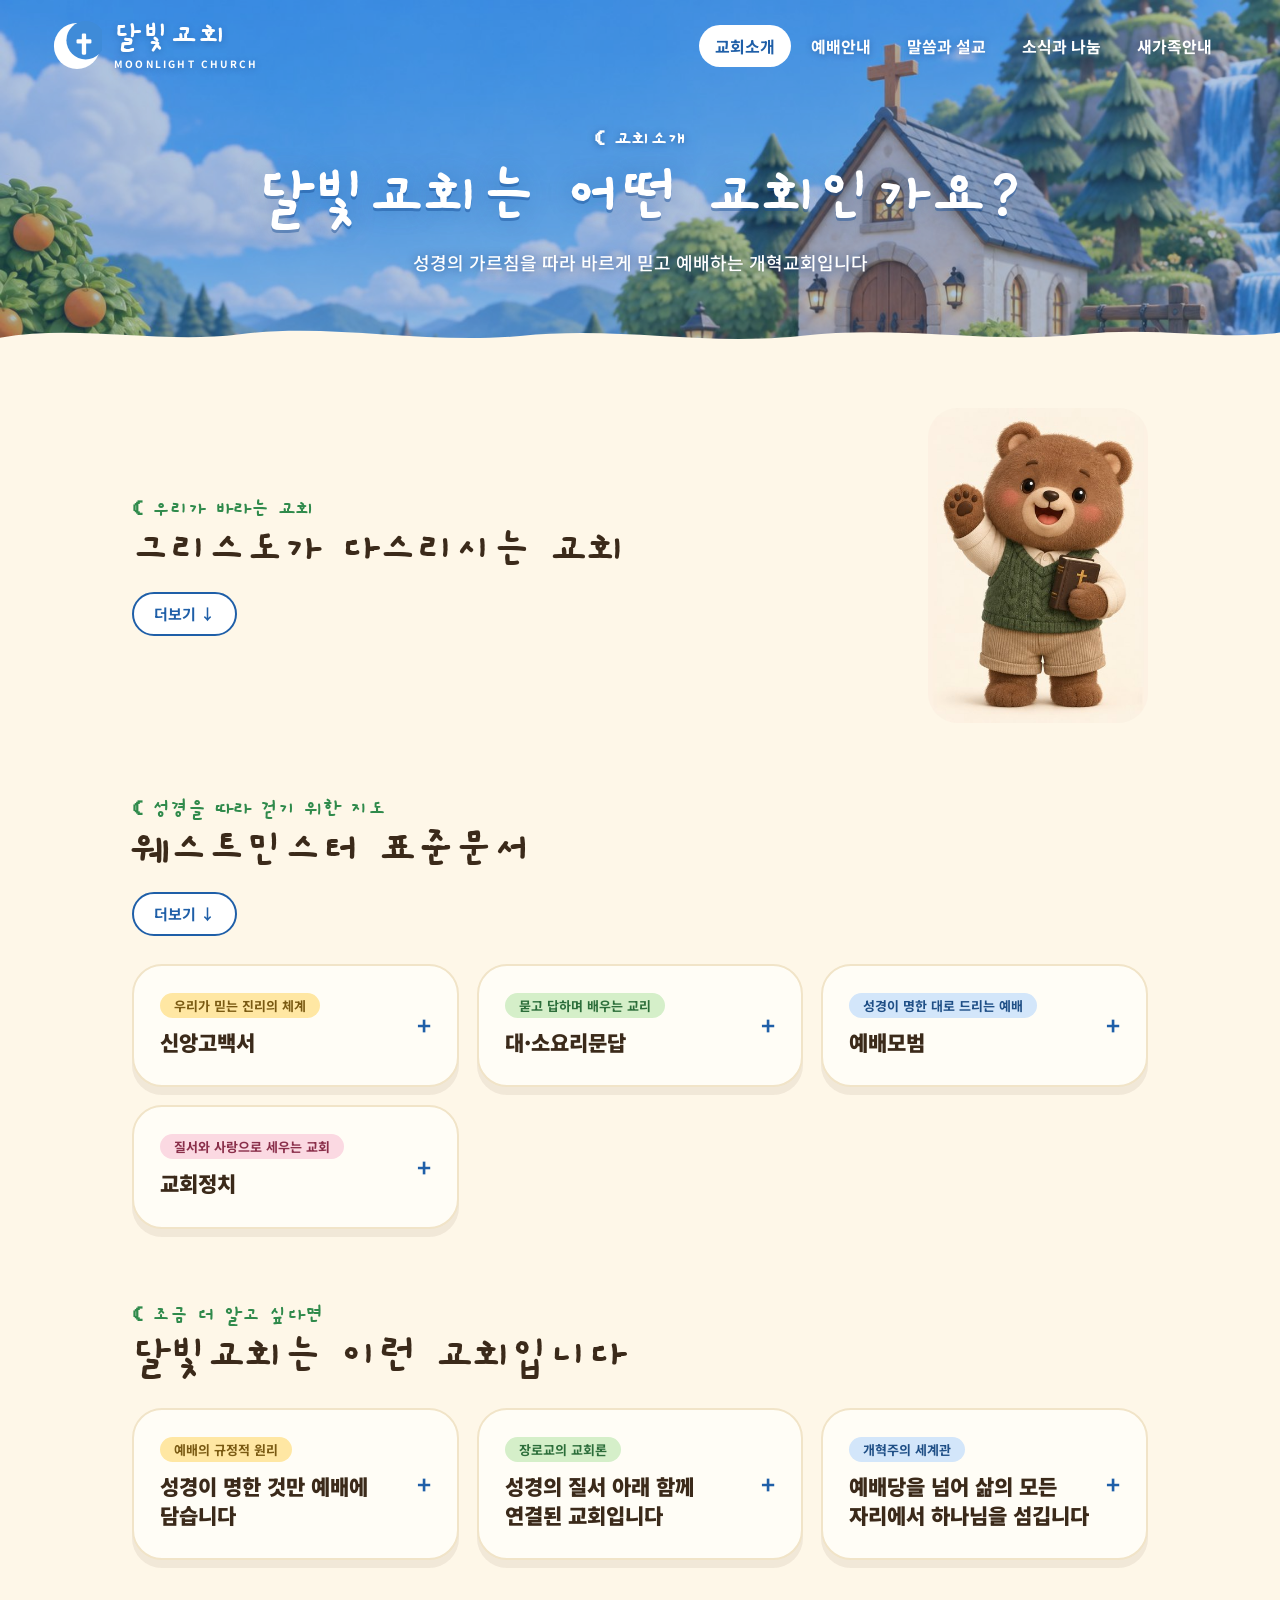
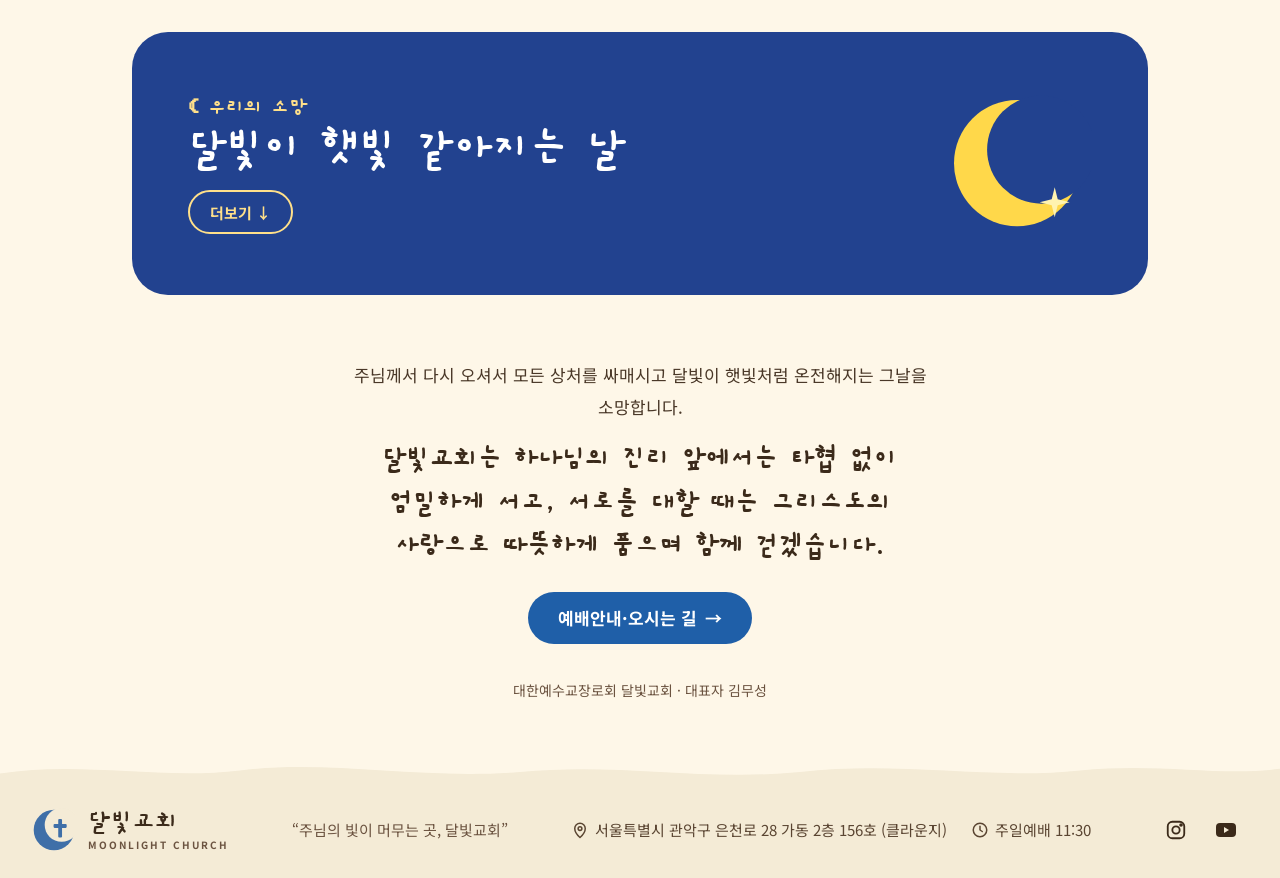
==== commit 1b671be6: "교회소개: 글을 더보기로 접고 카드는 눌러서 펼치기, 맺음말만 보이게 Co-Authored-By: Claude Opus 5.5 <noreply@anthropic.com> Claud" ====
--- a/about.html
+++ b/about.html
@@ -6,6 +6,8 @@
 <title>교회소개 | 달빛교회</title>
 <meta name="description" content="달빛교회는 성경의 가르침을 따라 바르게 믿고 예배하는 개혁교회입니다. 웨스트민스터 신앙고백서와 대·소요리문답, 예배모범, 교회정치를 신앙의 표준으로 삼는 장로교회입니다.">
 <link rel="canonical" href="https://www.lightofmoon.org/about.html">
+<meta name="robots" content="index,follow">
+<link rel="alternate" type="application/rss+xml" title="달빛교회" href="https://www.lightofmoon.org/rss.xml">
 <meta property="og:type" content="website">
 <meta property="og:locale" content="ko_KR">
 <meta property="og:site_name" content="달빛교회">
@@ -35,14 +37,22 @@
 .idle2{animation-delay:-1.4s}
 @keyframes idle{0%,100%{transform:translateY(0)}50%{transform:translateY(-6px)}}
 @media (prefers-reduced-motion:reduce){.idle{animation:none}.lift,.btn{transition:none}.lift:hover,.btn:hover{transform:none}}
-.fold summary{list-style:none;cursor:default}
+.fold summary{list-style:none;cursor:pointer;position:relative;padding-right:30px}
+.fold summary::after{content:"+";position:absolute;right:0;top:50%;transform:translateY(-50%);font-size:24px;font-weight:700;color:#1F5FA8}
+.fold[open] summary::after{content:"−"}
+.fold summary:focus-visible{outline:3px solid #1F5FA8;outline-offset:4px;border-radius:12px}
+.fold[open]>p,.fold[open]>a{animation:rise .35s ease-out}
+.more-btn{display:inline-flex;align-items:center;min-height:44px;margin-top:14px;padding:0 20px;border-radius:999px;border:2px solid #1F5FA8;background:#FFFFFF;color:#1F5FA8;font-family:inherit;font-weight:700;font-size:15px;cursor:pointer}
+.more-btn.dark{border-color:#FFE08A;background:transparent;color:#FFE08A}
+.more-btn:focus-visible{outline:3px solid #1F5FA8;outline-offset:3px}
+.more-btn.dark:focus-visible{outline-color:#FFE08A}
+.more-body:not([hidden]){animation:rise .4s ease-out}
+@keyframes rise{from{opacity:0;transform:translateY(8px)}to{opacity:1;transform:none}}
+@media (prefers-reduced-motion:reduce){.more-body:not([hidden]),.fold[open]>p,.fold[open]>a{animation:none}}
 .fold summary::-webkit-details-marker{display:none}
 .fold summary h3{display:block}
 @media (max-width:600px){
 .fold{padding:18px 20px 20px!important;border-radius:24px!important}
-.fold summary{cursor:pointer;position:relative;padding-right:30px}
-.fold summary::after{content:"+";position:absolute;right:0;top:50%;transform:translateY(-50%);font-size:24px;font-weight:700;color:#1F5FA8}
-.fold[open] summary::after{content:"−"}
 .fold summary h3{font-size:19px!important;margin-top:8px!important}
 .folds{gap:12px!important}
 .sec{margin-top:52px!important}
@@ -85,8 +95,11 @@
       <div style="flex:999 1 420px;min-width:0">
         <div style="font-family:'Gaegu',sans-serif;font-weight:700;font-size:22px;color:#2F8A4B">☾ 우리가 바라는 교회</div>
         <h2 style="margin:0;font-family:'Gaegu',sans-serif;font-weight:700;font-size:clamp(34px,4vw,46px);line-height:1.2">그리스도가 다스리시는 교회</h2>
+        <div id="more-1" class="more-body" hidden>
         <p style="margin:14px 0 0;font-size:17px;line-height:1.9;color:#4A3828">교회의 주인은 사람이 아니라 예수 그리스도입니다. 달빛교회는 목회자나 성도의 개인적인 생각보다 성경의 권위를 가장 앞세웁니다.</p>
         <p style="margin:14px 0 0;font-size:17px;line-height:1.9;color:#4A3828">스스로 빛을 내지 못하고 햇빛을 반사하는 달처럼, 오직 하나님이 성경에 계시하신 복음의 빛만을 세상에 비추는 교회를 지향합니다.</p>
+        </div>
+        <button class="more-btn" type="button" aria-expanded="false" aria-controls="more-1">더보기 ↓</button>
       </div>
       <div class="bear" style="flex:1 1 220px;max-width:260px;margin:0 auto;background:#FCF1E2;border-radius:30px;overflow:hidden">
         <img class="idle" src="assets/img/mongi-hello.jpg" alt="성경을 들고 손을 흔드는 곰 몽이" style="display:block;width:100%;aspect-ratio:392/560;object-fit:cover">
@@ -96,7 +109,10 @@
     <div class="sec" style="margin-top:72px">
       <div style="font-family:'Gaegu',sans-serif;font-weight:700;font-size:22px;color:#2F8A4B">☾ 성경을 따라 걷기 위한 지도</div>
       <h2 style="margin:0;font-family:'Gaegu',sans-serif;font-weight:700;font-size:clamp(34px,4vw,46px);line-height:1.2">웨스트민스터 표준문서</h2>
+      <div id="more-2" class="more-body" hidden>
       <p style="margin:14px 0 0;font-size:17px;line-height:1.9;color:#4A3828;max-width:42em">방대한 성경 말씀을 개인의 주관대로 해석하면 신앙이 흔들리기 쉽습니다. 17세기 중엽 영국 웨스트민스터에 모인 경건한 목회자와 신학자들은 수년간 성경 전체의 가르침을 깊이 연구하여 체계적으로 정리했습니다. 이 결실인 ‘웨스트민스터 표준문서’는 오늘날까지 정통 장로교회가 성경을 해석하고 지키는 가장 든든한 신앙의 표준입니다.</p>
+      </div>
+      <button class="more-btn" type="button" aria-expanded="false" aria-controls="more-2">더보기 ↓</button>
       <div class="folds" style="align-items:start;margin-top:28px;display:grid;grid-template-columns:repeat(auto-fit,minmax(260px,1fr));gap:18px">
         <details class="fold" style="background:#FFFDF6;border-radius:30px;padding:26px 26px 28px;box-shadow:0 8px 0 rgba(90,60,30,.08);border:2px solid #F1E4C8">
           <summary><span style="display:inline-block;background:#FFE7A3;border-radius:999px;padding:3px 14px;font-size:13px;font-weight:700;color:#7A5A12">우리가 믿는 진리의 체계</span><h3 style="margin:10px 0 0;font-size:21px;font-weight:900;line-height:1.4">신앙고백서</h3></summary>
@@ -141,9 +157,12 @@
       <div style="flex:999 1 420px;min-width:0">
         <div style="font-family:'Gaegu',sans-serif;font-weight:700;font-size:22px;color:#FFE08A">☾ 우리의 소망</div>
         <h2 style="margin:0;font-family:'Gaegu',sans-serif;font-weight:700;font-size:clamp(34px,4vw,46px);line-height:1.2;color:#FFFFFF">달빛이 햇빛 같아지는 날</h2>
+        <div id="more-3" class="more-body" hidden>
         <p style="margin:14px 0 0;font-size:17px;line-height:1.9;color:#E8EEFB">이 땅에 세워진 달빛교회는 외형적으로 작고 연약해 보일 수 있습니다. 그러나 참된 교회는 건물의 크기나 사람의 숫자로 유지되지 않습니다. 교회의 머리 되신 예수 그리스도께서 친히 자기 백성을 말씀으로 부르시고 끝까지 지키시기 때문에 섭니다. 시대와 장소를 넘어 주님께서 택하신 모든 성도의 모임인 ‘보이지 않는 보편 교회’의 한 지체로서, 우리는 오늘도 말씀의 빛을 따라 묵묵히 걸어갑니다.</p>
         <p style="margin:24px 0 0;padding-left:18px;border-left:0;font-family:'Gaegu',sans-serif;font-weight:700;font-size:23px;line-height:1.6;color:#FFE08A">“여호와께서 자기 백성의 상처를 싸매시며 그들의 맞은 자리를 고치시는 날에는 달빛은 햇빛 같겠고 햇빛은 일곱 배가 되어 일곱 날의 빛과 같으리라”</p>
         <p style="margin:6px 0 0;padding-left:18px;font-size:15px;color:#C9D6F5">이사야 30장 26절</p>
+        </div>
+        <button class="more-btn dark" type="button" aria-expanded="false" aria-controls="more-3">더보기 ↓</button>
       </div>
       <svg aria-hidden="true" class="idle idle2 moon" viewBox="0 0 200 200" style="flex:1 1 150px;max-width:190px;margin:0 auto"><circle cx="100" cy="100" r="84" fill="#FFD84A"/><circle cx="132" cy="82" r="72" fill="#22428F"/><path d="M150 132 L154 148 L170 152 L154 156 L150 172 L146 156 L130 152 L146 148 Z" fill="#FFF3B0"/></svg>
     </div>
@@ -178,11 +197,13 @@
 </div>
 
 <script>
-// 교회소개 카드: 컴퓨터에서는 늘 펼쳐 두고, 휴대폰에서는 제목을 눌러 펼친다
-(function(){var mq=window.matchMedia('(max-width:600px)');var f=document.querySelectorAll('.fold');
-function set(){f.forEach(function(d){d.open=!mq.matches;});}
-set();mq.addEventListener('change',set);
-f.forEach(function(d){d.querySelector('summary').addEventListener('click',function(e){if(!mq.matches)e.preventDefault();});});})();
+// 교회소개: 카드는 제목만 보이고 눌러서 펼친다. "더보기"를 누르면 그 칸의 글이 나온다.
+(function(){
+  document.querySelectorAll('.more-btn').forEach(function(b){
+    var t=document.getElementById(b.getAttribute('aria-controls'));
+    b.addEventListener('click',function(){var open=t.hidden;t.hidden=!open;b.setAttribute('aria-expanded',open?'true':'false');b.textContent=open?'접기 ↑':'더보기 ↓';});
+  });
+})();
 </script>
 </body>
 </html>
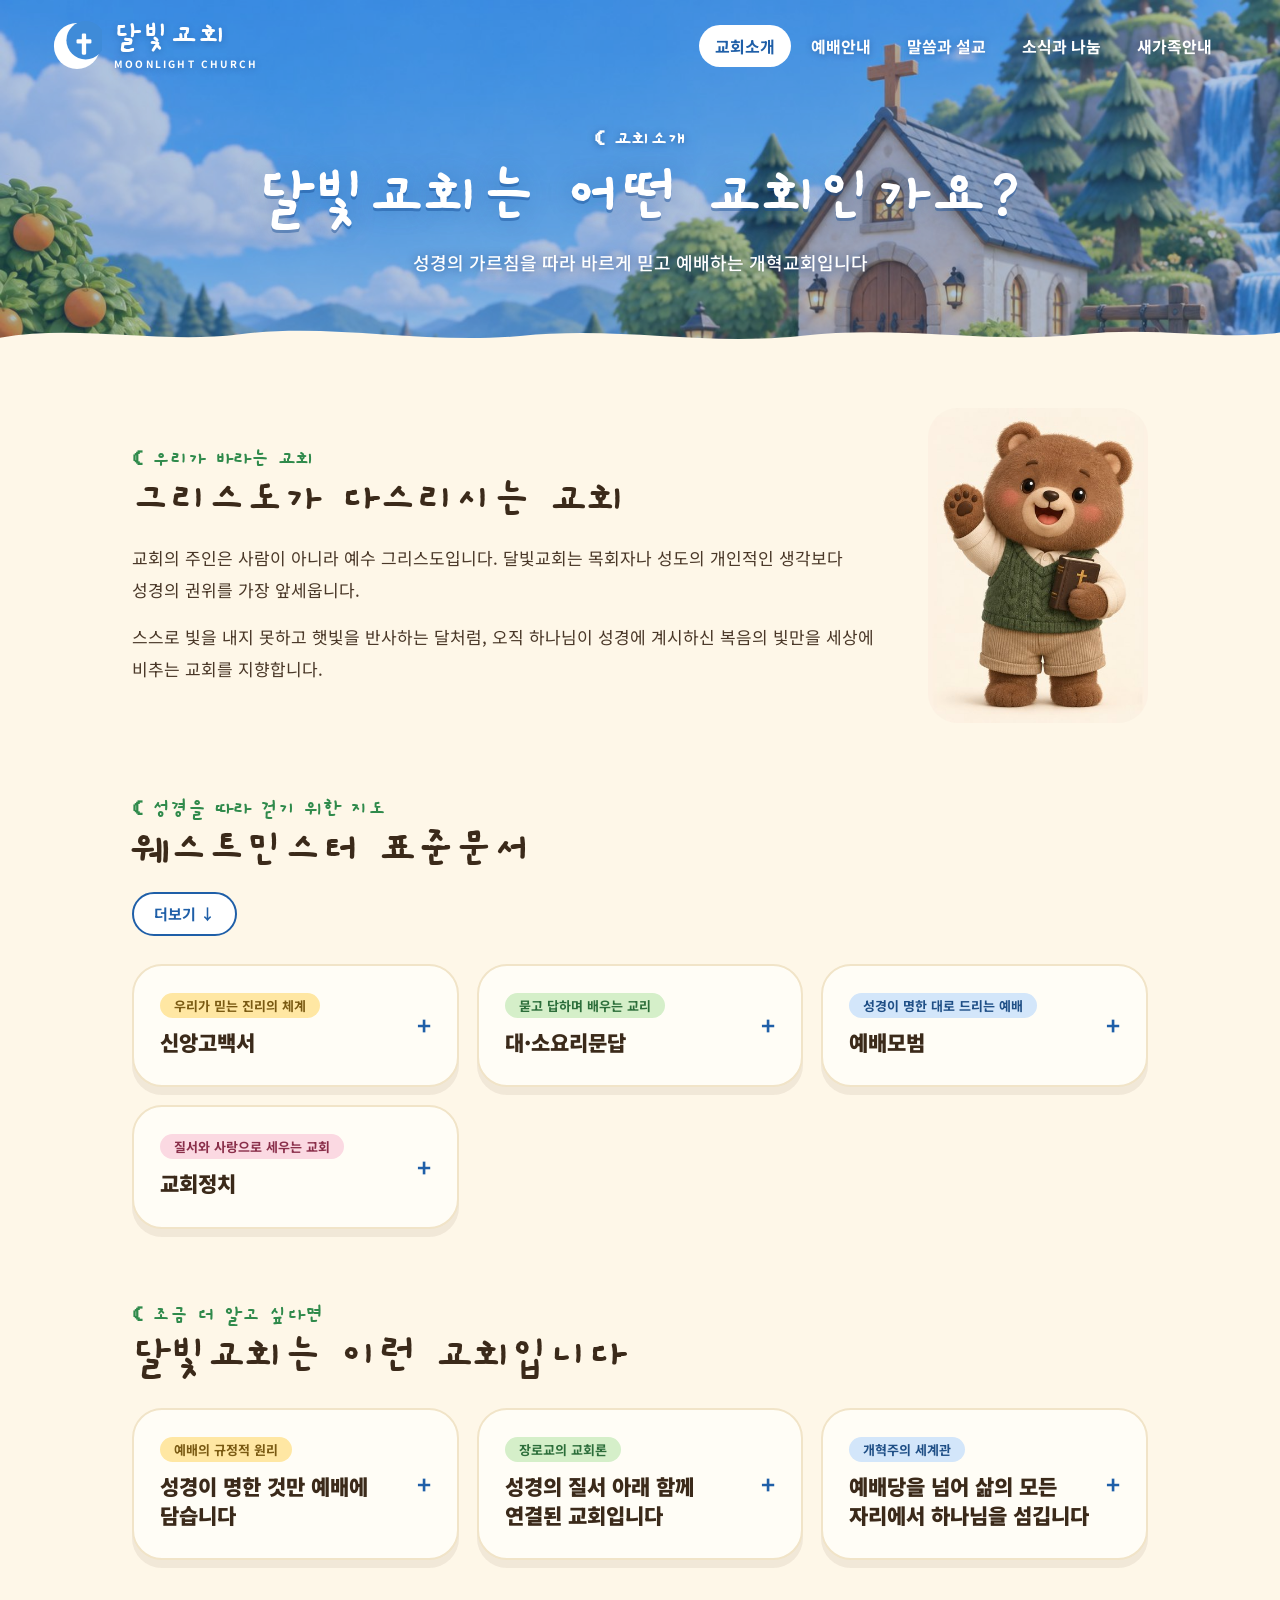
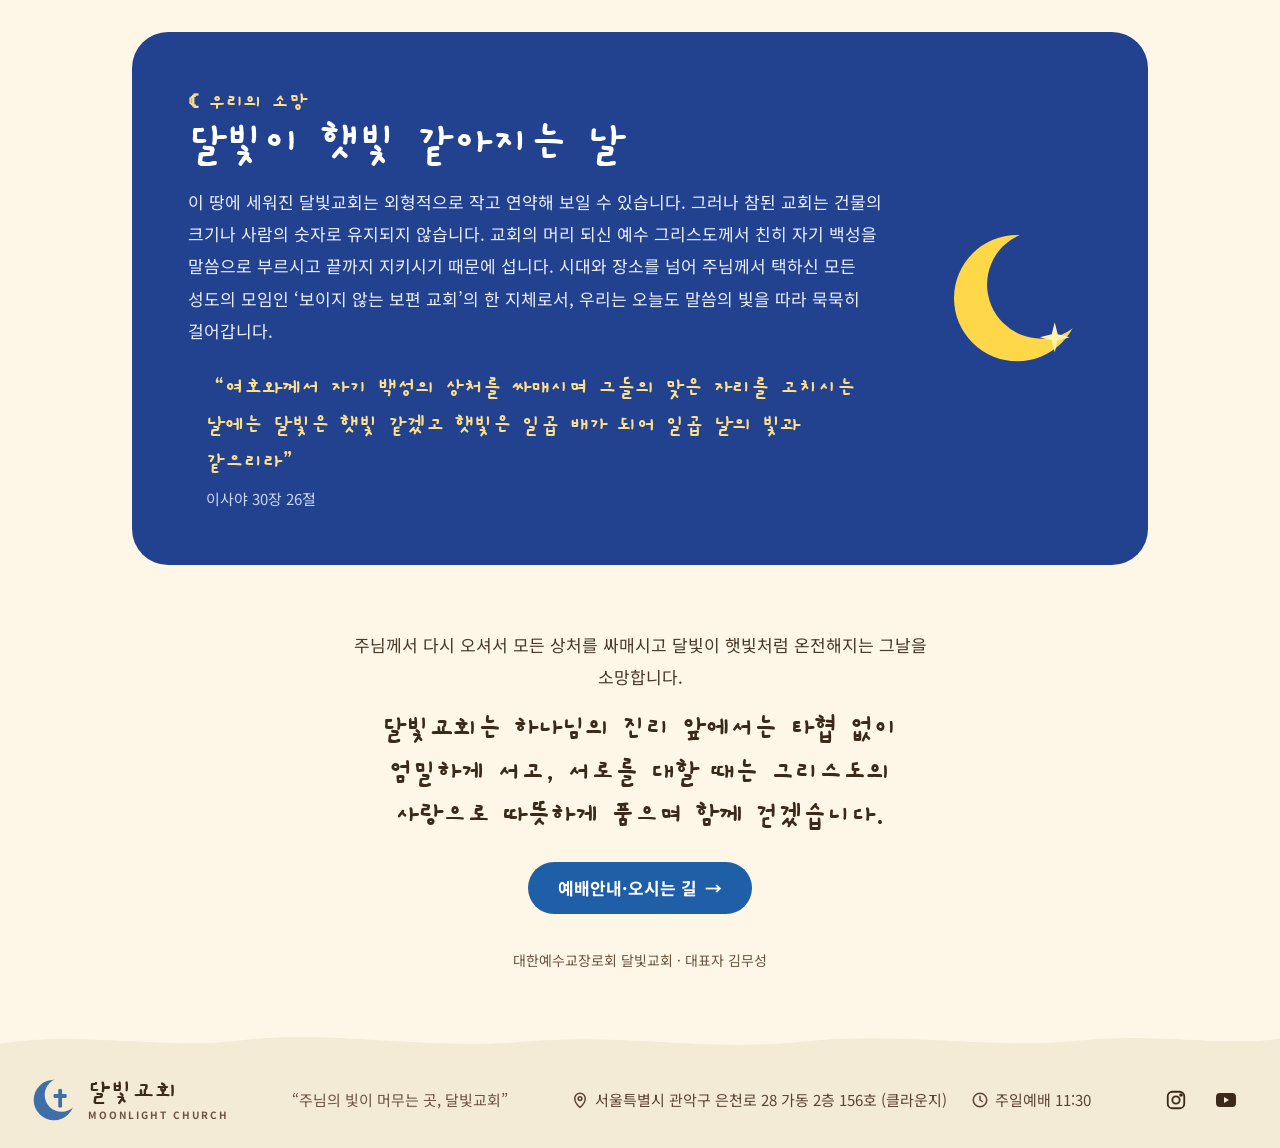
==== commit fbaaad52: "교회소개: 우리가 바라는 교회와 우리의 소망은 펼쳐 두기 Co-Authored-By: Claude Opus 5.5 <noreply@anthropic.com> Claude-Sessi" ====
--- a/about.html
+++ b/about.html
@@ -95,11 +95,8 @@
       <div style="flex:999 1 420px;min-width:0">
         <div style="font-family:'Gaegu',sans-serif;font-weight:700;font-size:22px;color:#2F8A4B">☾ 우리가 바라는 교회</div>
         <h2 style="margin:0;font-family:'Gaegu',sans-serif;font-weight:700;font-size:clamp(34px,4vw,46px);line-height:1.2">그리스도가 다스리시는 교회</h2>
-        <div id="more-1" class="more-body" hidden>
         <p style="margin:14px 0 0;font-size:17px;line-height:1.9;color:#4A3828">교회의 주인은 사람이 아니라 예수 그리스도입니다. 달빛교회는 목회자나 성도의 개인적인 생각보다 성경의 권위를 가장 앞세웁니다.</p>
         <p style="margin:14px 0 0;font-size:17px;line-height:1.9;color:#4A3828">스스로 빛을 내지 못하고 햇빛을 반사하는 달처럼, 오직 하나님이 성경에 계시하신 복음의 빛만을 세상에 비추는 교회를 지향합니다.</p>
-        </div>
-        <button class="more-btn" type="button" aria-expanded="false" aria-controls="more-1">더보기 ↓</button>
       </div>
       <div class="bear" style="flex:1 1 220px;max-width:260px;margin:0 auto;background:#FCF1E2;border-radius:30px;overflow:hidden">
         <img class="idle" src="assets/img/mongi-hello.jpg" alt="성경을 들고 손을 흔드는 곰 몽이" style="display:block;width:100%;aspect-ratio:392/560;object-fit:cover">
@@ -157,12 +154,9 @@
       <div style="flex:999 1 420px;min-width:0">
         <div style="font-family:'Gaegu',sans-serif;font-weight:700;font-size:22px;color:#FFE08A">☾ 우리의 소망</div>
         <h2 style="margin:0;font-family:'Gaegu',sans-serif;font-weight:700;font-size:clamp(34px,4vw,46px);line-height:1.2;color:#FFFFFF">달빛이 햇빛 같아지는 날</h2>
-        <div id="more-3" class="more-body" hidden>
         <p style="margin:14px 0 0;font-size:17px;line-height:1.9;color:#E8EEFB">이 땅에 세워진 달빛교회는 외형적으로 작고 연약해 보일 수 있습니다. 그러나 참된 교회는 건물의 크기나 사람의 숫자로 유지되지 않습니다. 교회의 머리 되신 예수 그리스도께서 친히 자기 백성을 말씀으로 부르시고 끝까지 지키시기 때문에 섭니다. 시대와 장소를 넘어 주님께서 택하신 모든 성도의 모임인 ‘보이지 않는 보편 교회’의 한 지체로서, 우리는 오늘도 말씀의 빛을 따라 묵묵히 걸어갑니다.</p>
         <p style="margin:24px 0 0;padding-left:18px;border-left:0;font-family:'Gaegu',sans-serif;font-weight:700;font-size:23px;line-height:1.6;color:#FFE08A">“여호와께서 자기 백성의 상처를 싸매시며 그들의 맞은 자리를 고치시는 날에는 달빛은 햇빛 같겠고 햇빛은 일곱 배가 되어 일곱 날의 빛과 같으리라”</p>
         <p style="margin:6px 0 0;padding-left:18px;font-size:15px;color:#C9D6F5">이사야 30장 26절</p>
-        </div>
-        <button class="more-btn dark" type="button" aria-expanded="false" aria-controls="more-3">더보기 ↓</button>
       </div>
       <svg aria-hidden="true" class="idle idle2 moon" viewBox="0 0 200 200" style="flex:1 1 150px;max-width:190px;margin:0 auto"><circle cx="100" cy="100" r="84" fill="#FFD84A"/><circle cx="132" cy="82" r="72" fill="#22428F"/><path d="M150 132 L154 148 L170 152 L154 156 L150 172 L146 156 L130 152 L146 148 Z" fill="#FFF3B0"/></svg>
     </div>
